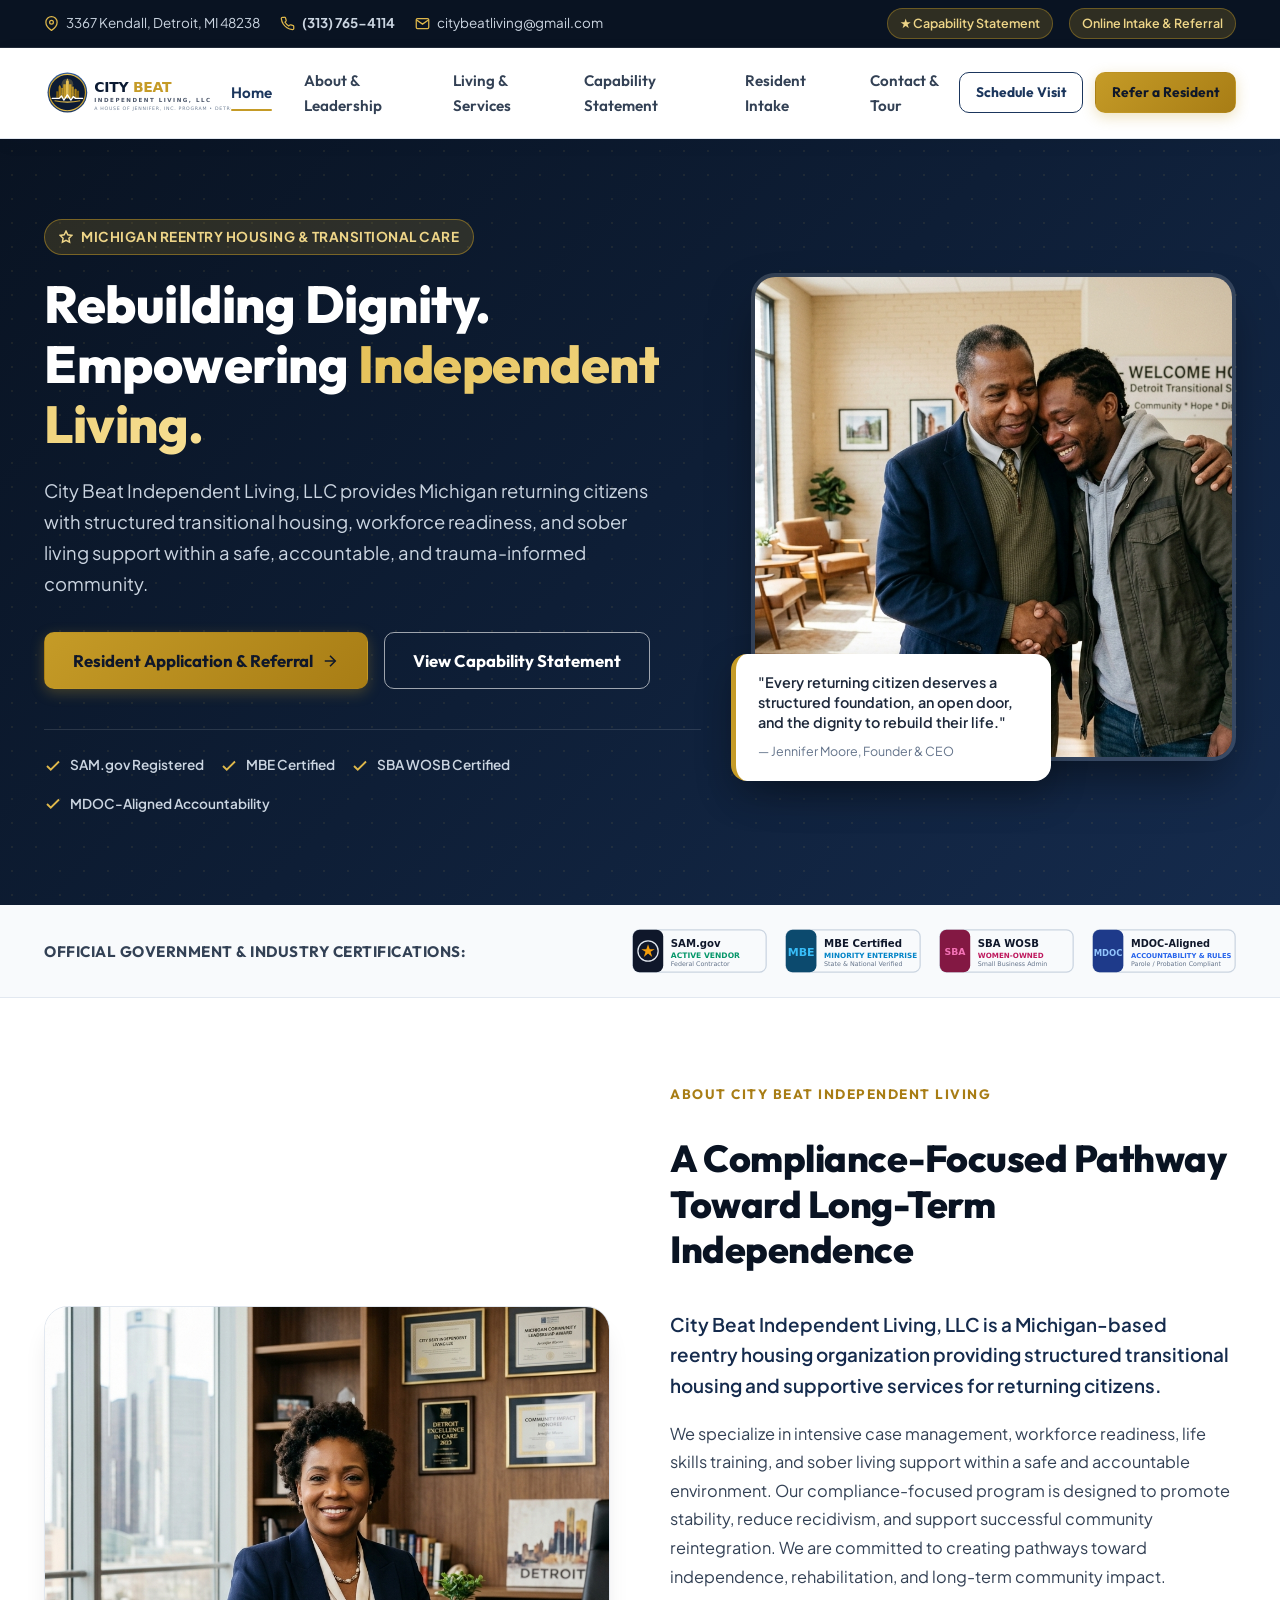
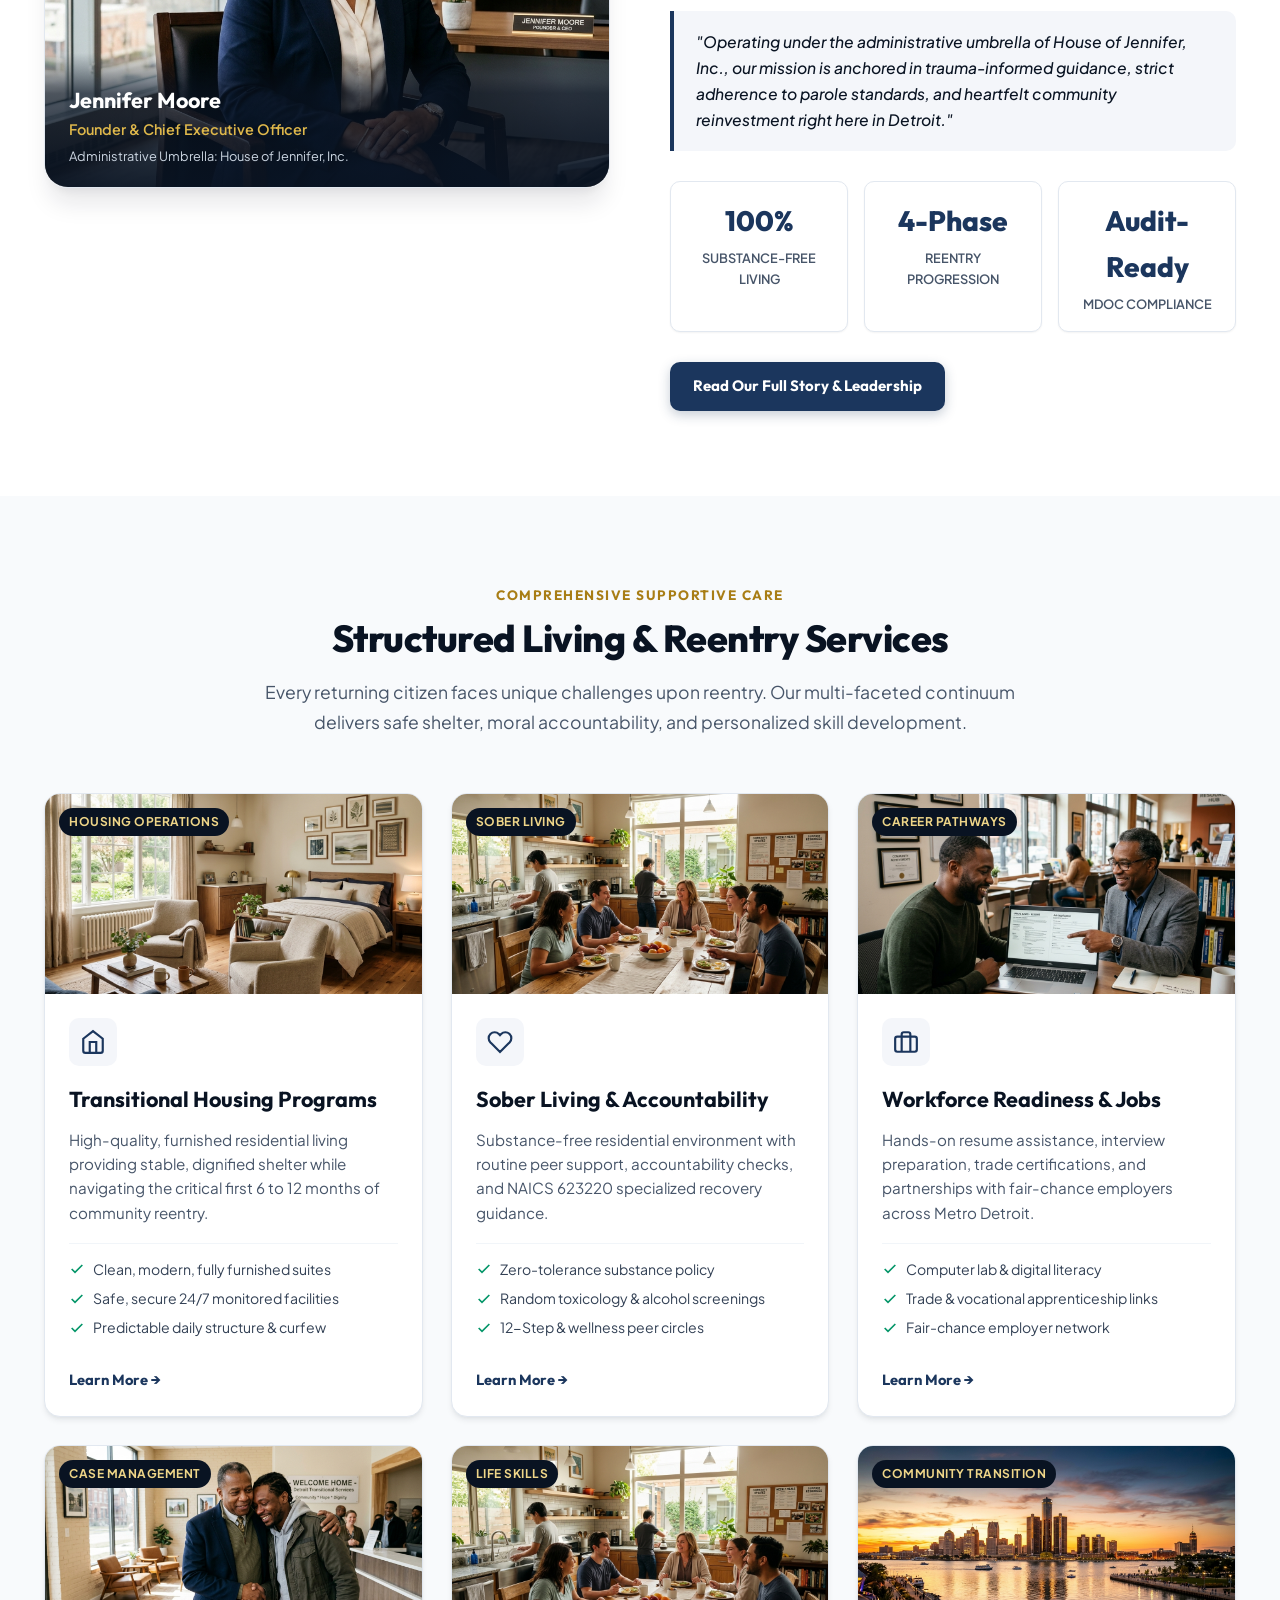
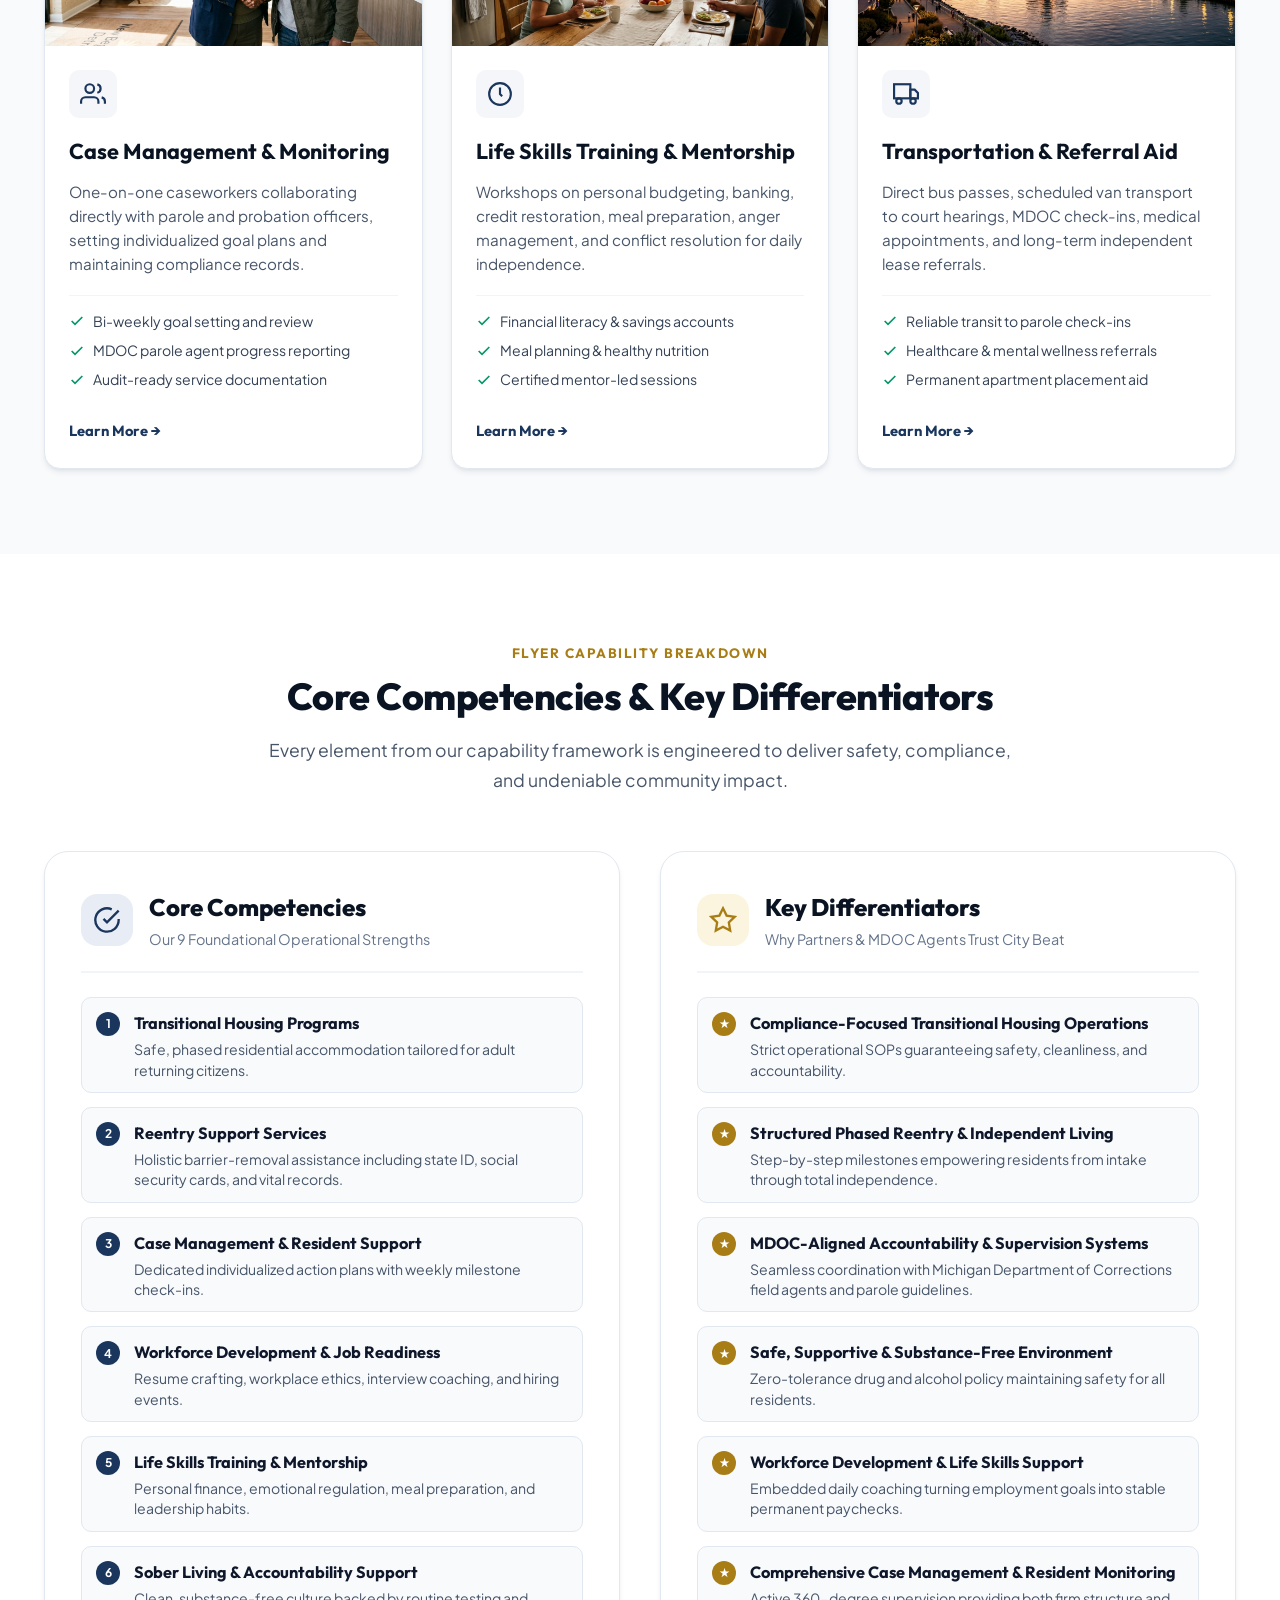
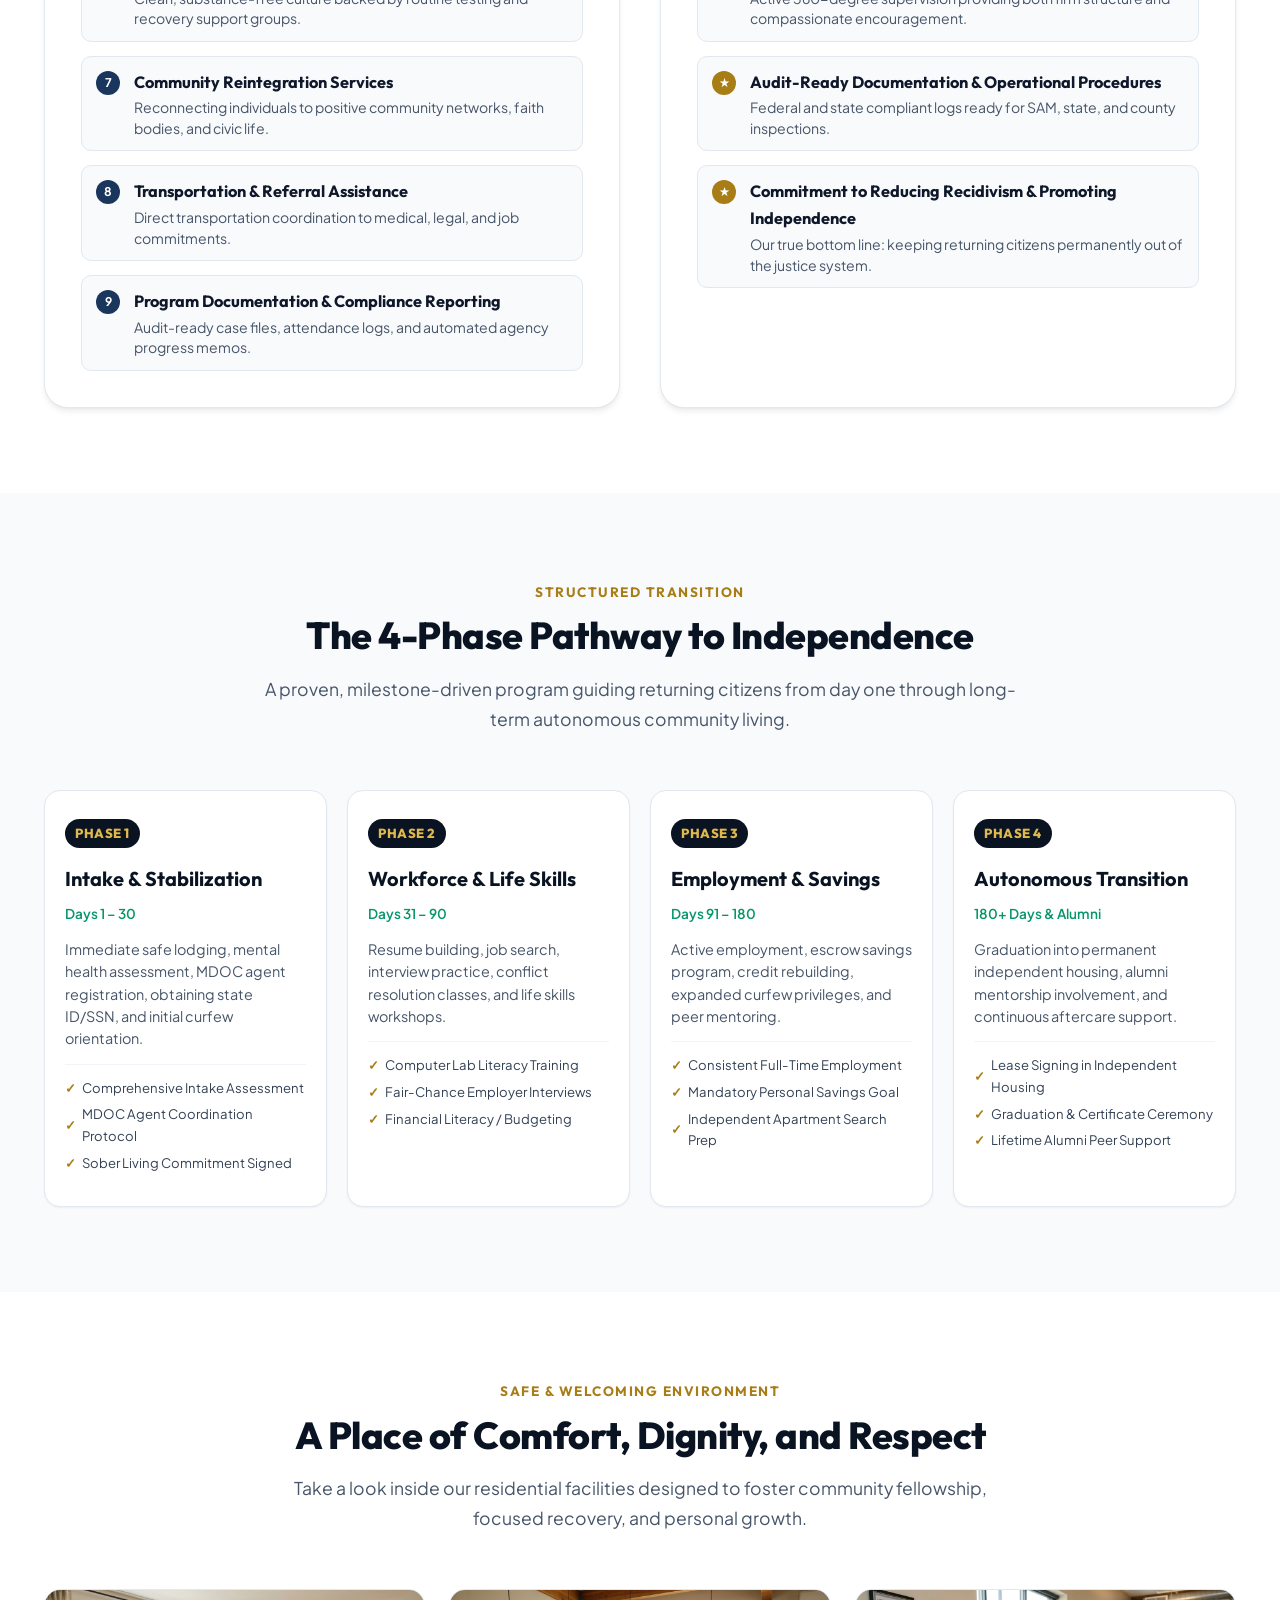
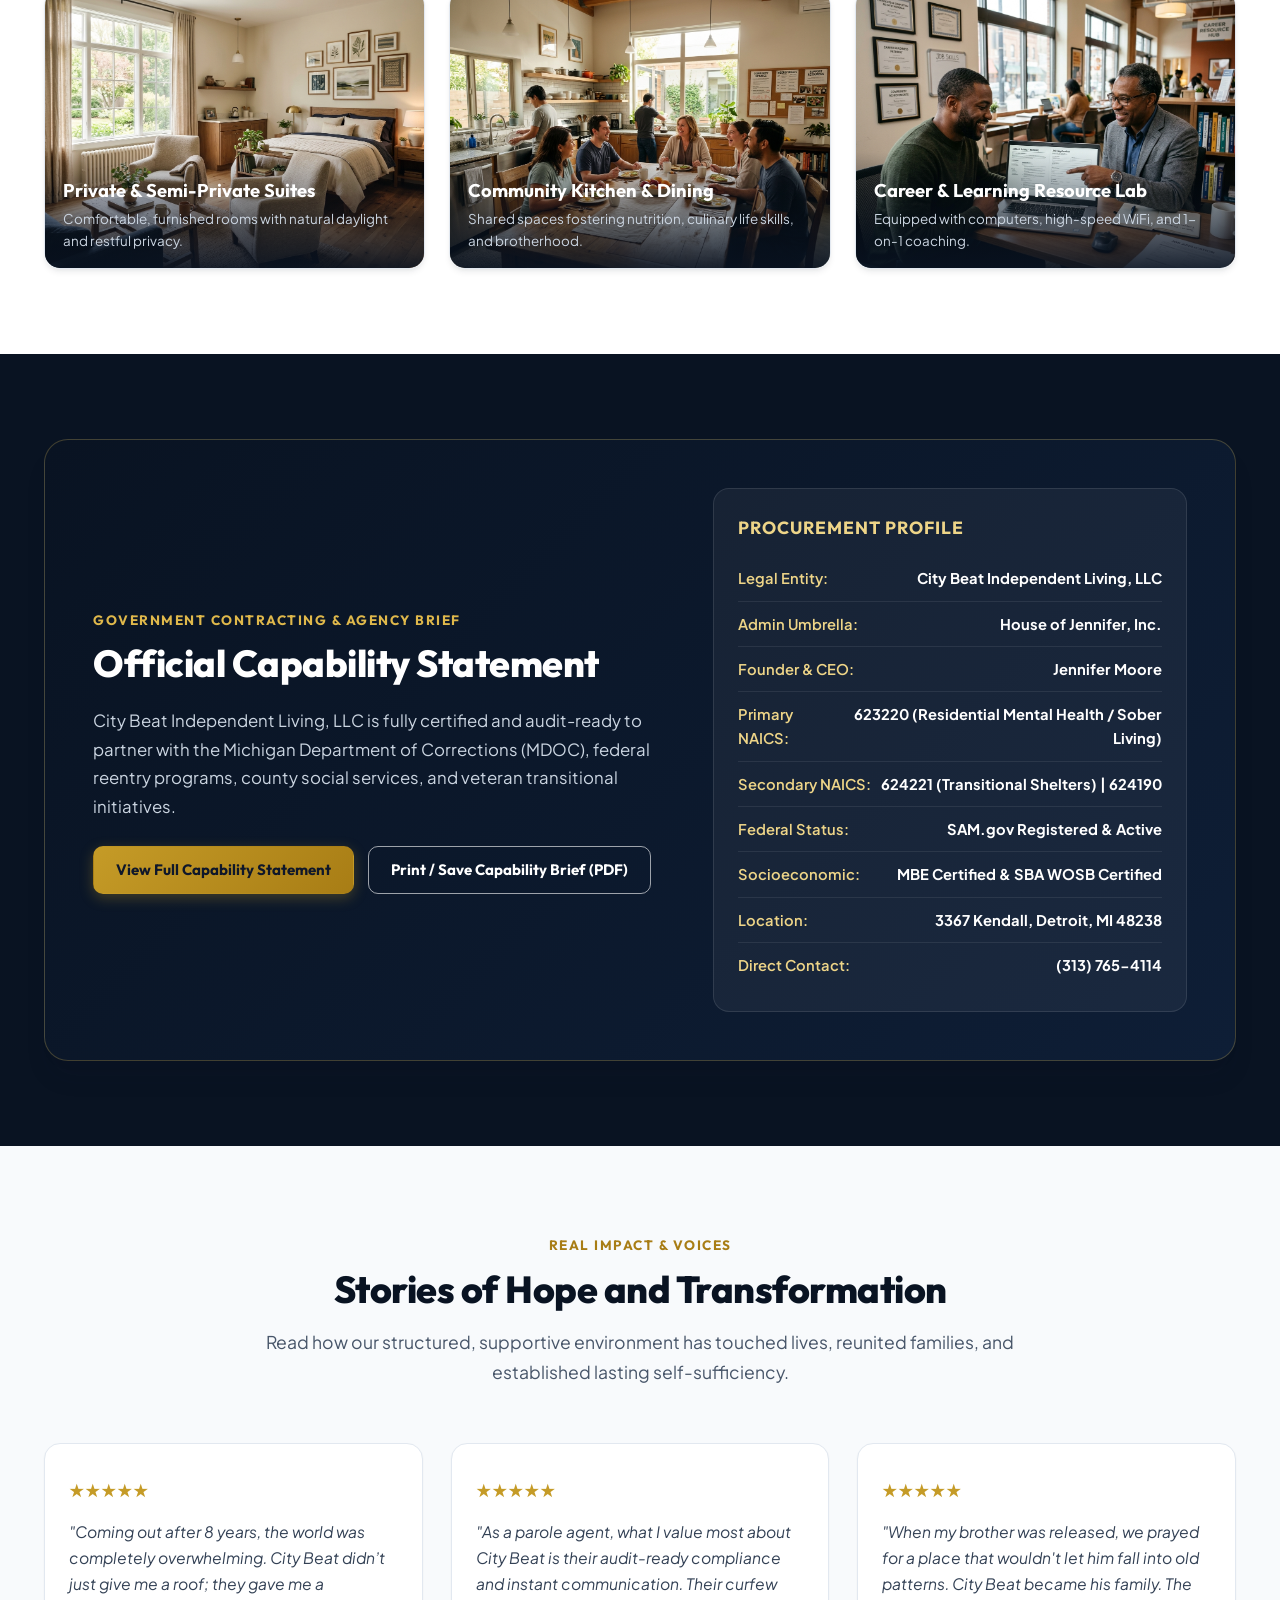
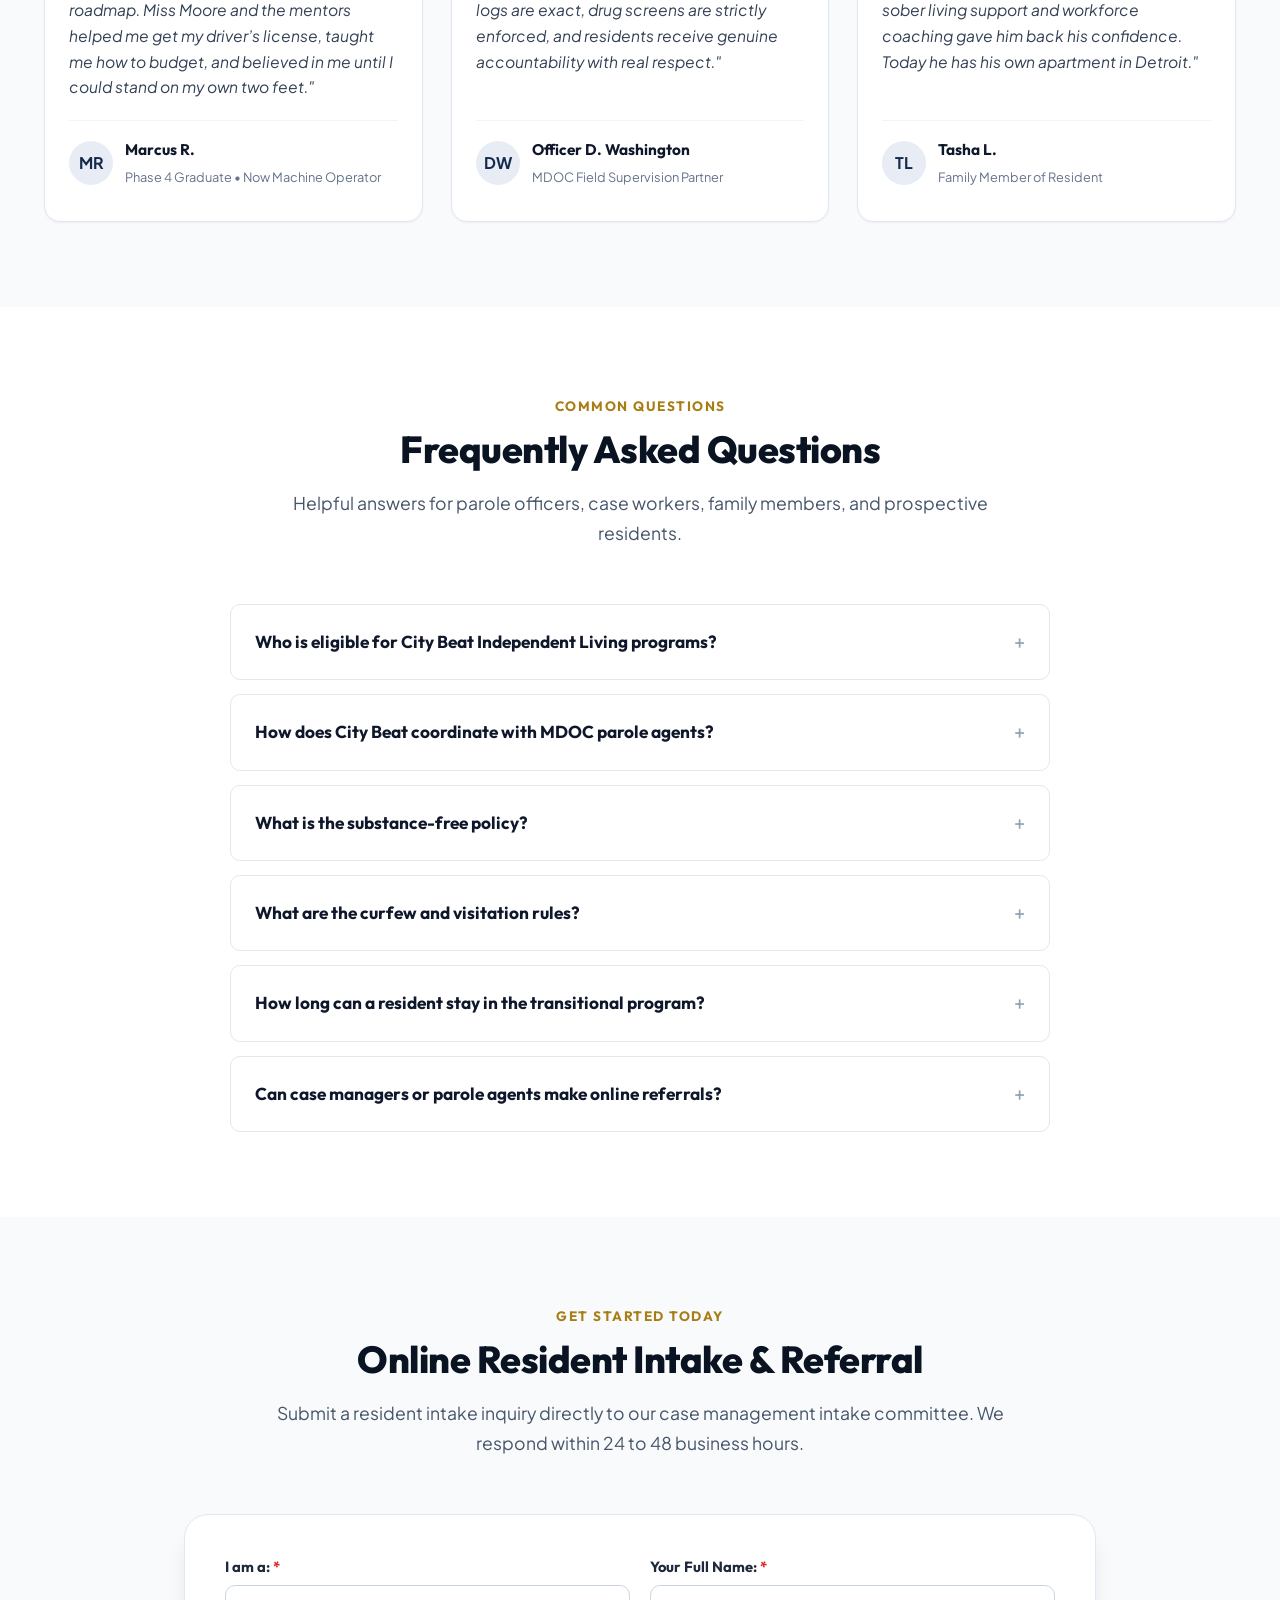
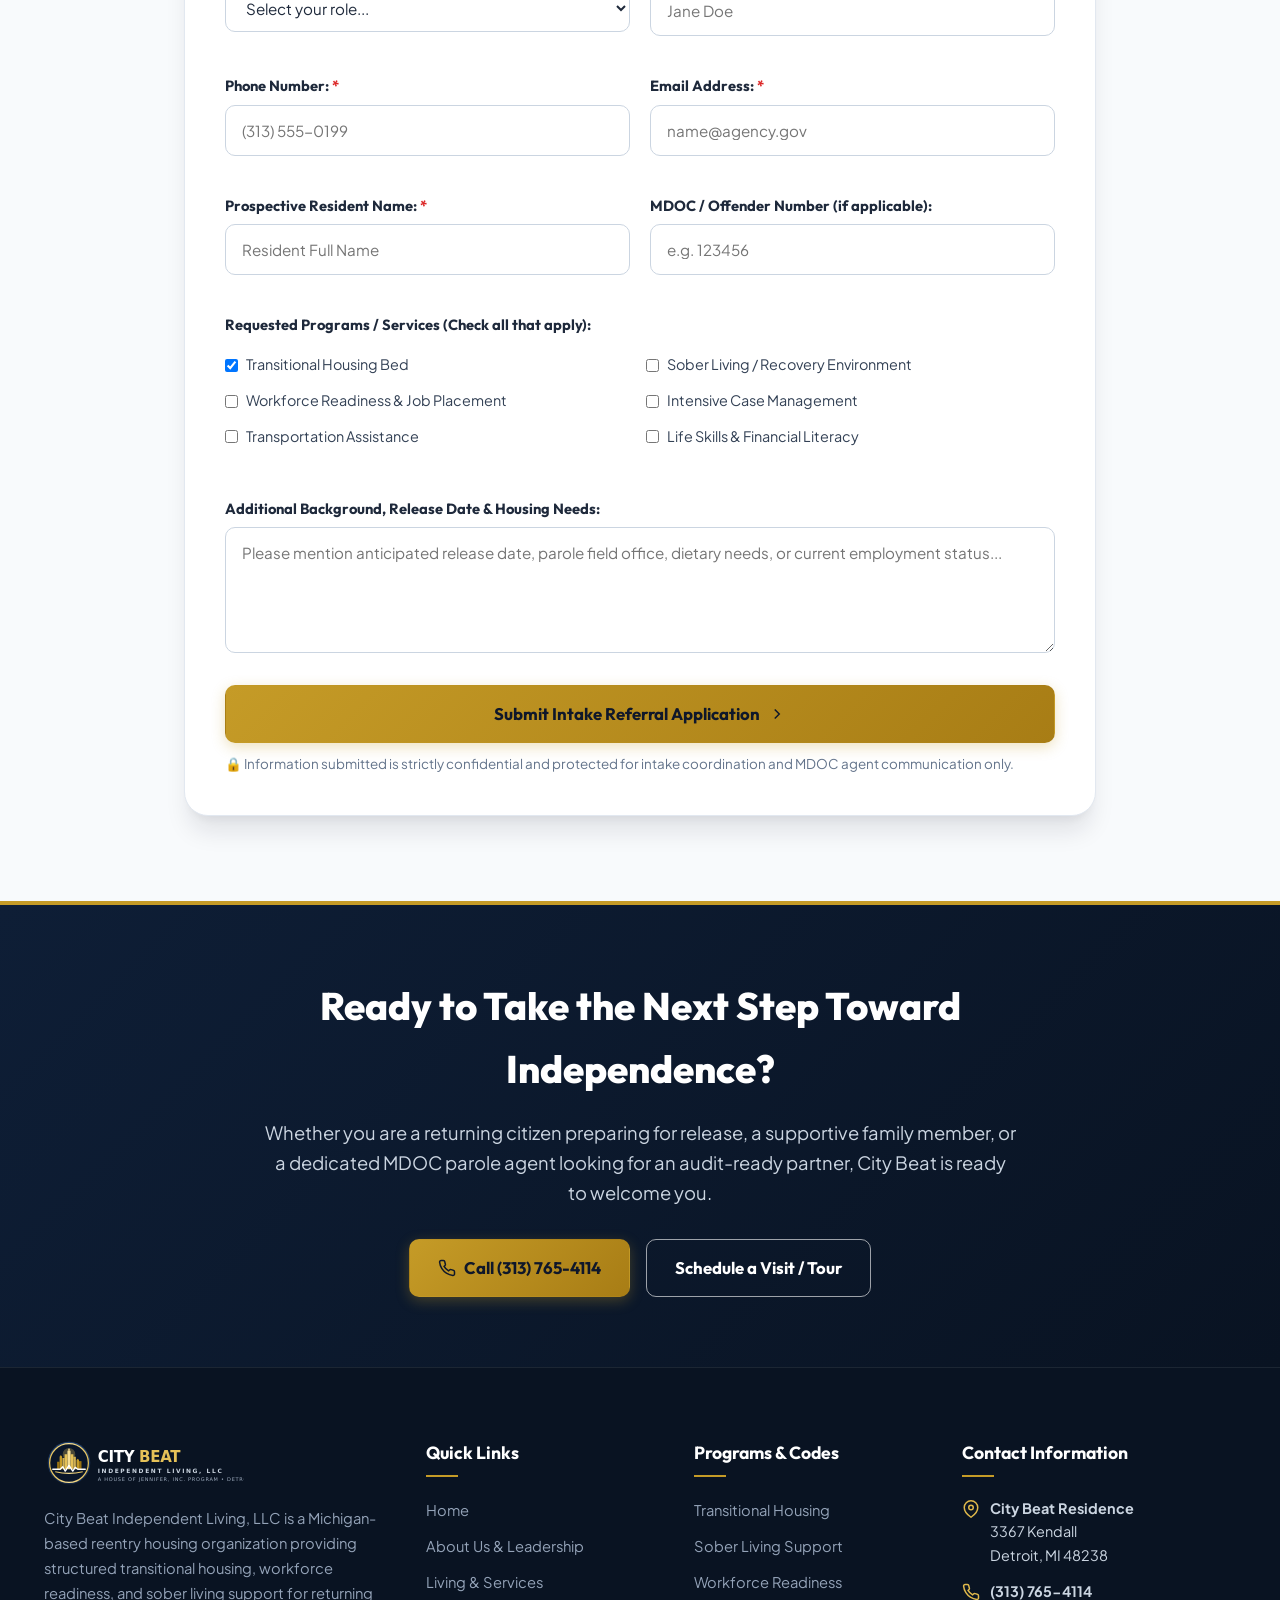
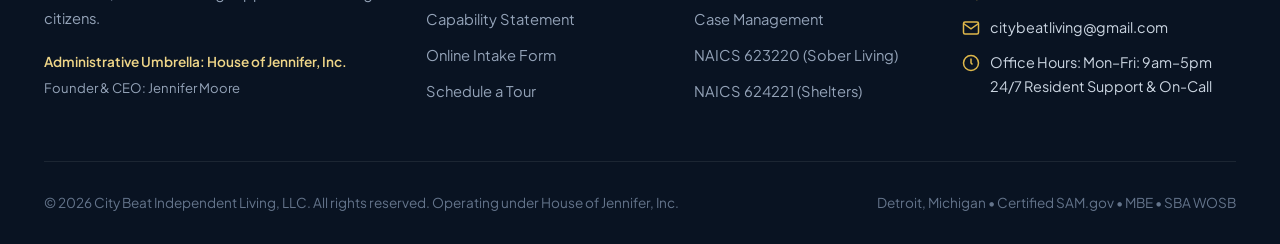
==== index.html @ b64d77c6 "Build complete website for City Beat Independent Living LLC with capability statement, programs, and" ====
<!DOCTYPE html>
<html lang="en">
<head>
  <meta charset="UTF-8">
  <meta name="viewport" content="width=device-width, initial-scale=1.0">
  <title>City Beat Independent Living, LLC | Detroit Reentry Housing &amp; Supportive Services</title>
  <meta name="description" content="City Beat Independent Living, LLC is a Michigan-based reentry housing organization providing structured transitional housing, workforce readiness, case management, and sober living support for returning citizens.">
  <meta name="keywords" content="City Beat Independent Living, transitional housing Detroit, reentry housing Michigan, MDOC housing, sober living Detroit, returning citizens support, workforce readiness, House of Jennifer Inc">
  <meta property="og:title" content="City Beat Independent Living, LLC | Empowering Returning Citizens">
  <meta property="og:description" content="Structured transitional housing, workforce readiness, and sober living support in Detroit, MI. Compliance-focused and MDOC-aligned.">
  <meta property="og:type" content="website">
  <meta property="og:image" content="assets/images/hero-welcome.jpg">
  
  <link rel="icon" type="image/svg+xml" href="assets/icons/logo.svg">
  <link rel="stylesheet" href="assets/css/style.css">
</head>
<body>

  <!-- Top Utility Bar (Lourdes & COFCCC inspired) -->
  <aside class="top-bar" aria-label="Quick contact and utility links">
    <div class="container">
      <div class="top-bar-info">
        <span class="top-bar-item">
          <svg width="15" height="15" viewBox="0 0 24 24" fill="none" stroke="currentColor" stroke-width="2" aria-hidden="true"><path d="M21 10c0 7-9 13-9 13s-9-6-9-13a9 9 0 0 1 18 0z"></path><circle cx="12" cy="10" r="3"></circle></svg>
          3367 Kendall, Detroit, MI 48238
        </span>
        <span class="top-bar-item">
          <svg width="15" height="15" viewBox="0 0 24 24" fill="none" stroke="currentColor" stroke-width="2" aria-hidden="true"><path d="M22 16.92v3a2 2 0 0 1-2.18 2 19.79 19.79 0 0 1-8.63-3.07 19.5 19.5 0 0 1-6-6 19.79 19.79 0 0 1-3.07-8.67A2 2 0 0 1 4.11 2h3a2 2 0 0 1 2 1.72 12.84 12.84 0 0 0 .7 2.81 2 2 0 0 1-.45 2.11L8.09 9.91a16 16 0 0 0 6 6l1.27-1.27a2 2 0 0 1 2.11-.45 12.84 12.84 0 0 0 2.81.7A2 2 0 0 1 22 16.92z"></path></svg>
          <a href="tel:3137654114"><strong>(313) 765-4114</strong></a>
        </span>
        <span class="top-bar-item">
          <svg width="15" height="15" viewBox="0 0 24 24" fill="none" stroke="currentColor" stroke-width="2" aria-hidden="true"><path d="M4 4h16c1.1 0 2 .9 2 2v12c0 1.1-.9 2-2 2H4c-1.1 0-2-.9-2-2V6c0-1.1.9-2 2-2z"></path><polyline points="22,6 12,13 2,6"></polyline></svg>
          <a href="mailto:citybeatliving@gmail.com">citybeatliving@gmail.com</a>
        </span>
      </div>
      <div class="top-bar-actions">
        <a href="pages/capability-statement.html" class="top-pill-btn">
          <span>★ Capability Statement</span>
        </a>
        <a href="pages/resident-application.html" class="top-pill-btn">
          <span>Online Intake &amp; Referral</span>
        </a>
      </div>
    </div>
  </aside>

  <!-- Site Navigation Header -->
  <header class="site-header">
    <div class="container nav-container">
      <a href="index.html" class="nav-brand" aria-label="City Beat Independent Living Home">
        <img src="assets/icons/logo.svg" alt="City Beat Independent Living, LLC Logo" class="brand-logo-img">
      </a>

      <nav class="nav-menu" id="navMenu" aria-label="Main Navigation">
        <a href="index.html" class="nav-link active">Home</a>
        <a href="pages/about.html" class="nav-link">About &amp; Leadership</a>
        <a href="pages/programs.html" class="nav-link">Living &amp; Services</a>
        <a href="pages/capability-statement.html" class="nav-link">Capability Statement</a>
        <a href="pages/resident-application.html" class="nav-link">Resident Intake</a>
        <a href="pages/contact.html" class="nav-link">Contact &amp; Tour</a>
      </nav>

      <div class="nav-cta-group">
        <a href="pages/contact.html" class="btn btn-outline btn-sm">Schedule Visit</a>
        <a href="pages/resident-application.html" class="btn btn-gold btn-sm">Refer a Resident</a>
      </div>

      <button class="mobile-toggle" id="mobileToggle" aria-label="Toggle navigation menu" aria-expanded="false">
        <svg width="28" height="28" viewBox="0 0 24 24" fill="none" stroke="currentColor" stroke-width="2"><line x1="3" y1="12" x2="21" y2="12"></line><line x1="3" y1="6" x2="21" y2="6"></line><line x1="3" y1="18" x2="21" y2="18"></line></svg>
      </button>
    </div>
  </header>

  <main id="main-content">
    
    <!-- Hero Section -->
    <section class="hero-section" aria-labelledby="hero-heading">
      <div class="hero-backdrop-pattern"></div>
      <div class="container hero-grid">
        <div class="hero-content">
          <div class="hero-pill">
            <svg width="14" height="14" viewBox="0 0 24 24" fill="none" stroke="currentColor" stroke-width="2.5"><polygon points="12 2 15.09 8.26 22 9.27 17 14.14 18.18 21.02 12 17.77 5.82 21.02 7 14.14 2 9.27 8.91 8.26 12 2"></polygon></svg>
            Michigan Reentry Housing &amp; Transitional Care
          </div>
          <h1 id="hero-heading" class="hero-title">
            Rebuilding Dignity. <br>
            Empowering <span class="gold-text">Independent Living.</span>
          </h1>
          <p class="hero-description">
            City Beat Independent Living, LLC provides Michigan returning citizens with structured transitional housing, workforce readiness, and sober living support within a safe, accountable, and trauma-informed community.
          </p>
          <div class="hero-cta-group">
            <a href="pages/resident-application.html" class="btn btn-gold btn-lg">
              <span>Resident Application &amp; Referral</span>
              <svg width="18" height="18" viewBox="0 0 24 24" fill="none" stroke="currentColor" stroke-width="2"><line x1="5" y1="12" x2="19" y2="12"></line><polyline points="12 5 19 12 12 19"></polyline></svg>
            </a>
            <a href="pages/capability-statement.html" class="btn btn-outline-white btn-lg">
              <span>View Capability Statement</span>
            </a>
          </div>

          <div class="hero-badges-row">
            <div class="hero-badge-item">
              <svg width="18" height="18" viewBox="0 0 24 24" fill="none" stroke="currentColor" stroke-width="2.5"><polyline points="20 6 9 17 4 12"></polyline></svg>
              <span>SAM.gov Registered</span>
            </div>
            <div class="hero-badge-item">
              <svg width="18" height="18" viewBox="0 0 24 24" fill="none" stroke="currentColor" stroke-width="2.5"><polyline points="20 6 9 17 4 12"></polyline></svg>
              <span>MBE Certified</span>
            </div>
            <div class="hero-badge-item">
              <svg width="18" height="18" viewBox="0 0 24 24" fill="none" stroke="currentColor" stroke-width="2.5"><polyline points="20 6 9 17 4 12"></polyline></svg>
              <span>SBA WOSB Certified</span>
            </div>
            <div class="hero-badge-item">
              <svg width="18" height="18" viewBox="0 0 24 24" fill="none" stroke="currentColor" stroke-width="2.5"><polyline points="20 6 9 17 4 12"></polyline></svg>
              <span>MDOC-Aligned Accountability</span>
            </div>
          </div>
        </div>

        <div class="hero-media-wrapper">
          <div class="hero-image-card">
            <img src="assets/images/hero-welcome.jpg" alt="Compassionate community leader embracing a returning citizen in Detroit transitional housing residence">
          </div>
          <div class="hero-floating-quote">
            <p>"Every returning citizen deserves a structured foundation, an open door, and the dignity to rebuild their life."</p>
            <span>— Jennifer Moore, Founder &amp; CEO</span>
          </div>
        </div>
      </div>
    </section>

    <!-- Trust & Procurement Accreditation Banner -->
    <section class="trust-banner" aria-label="Official Certifications and Designations">
      <div class="container trust-banner-content">
        <div class="trust-label">
          Official Government &amp; Industry Certifications:
        </div>
        <div class="trust-badges-grid">
          <a href="pages/capability-statement.html" class="cert-badge-link" title="SAM.gov Federal Active Registration">
            <img src="assets/icons/badge-sam.svg" alt="SAM.gov Active Vendor Certified">
          </a>
          <a href="pages/capability-statement.html" class="cert-badge-link" title="Minority Business Enterprise Certified">
            <img src="assets/icons/badge-mbe.svg" alt="MBE Certified Minority Business Enterprise">
          </a>
          <a href="pages/capability-statement.html" class="cert-badge-link" title="SBA Women-Owned Small Business">
            <img src="assets/icons/badge-wosb.svg" alt="SBA WOSB Certified Women-Owned Small Business">
          </a>
          <a href="pages/capability-statement.html" class="cert-badge-link" title="MDOC-Aligned Accountability and Supervision Systems">
            <img src="assets/icons/badge-mdoc.svg" alt="MDOC-Aligned Accountability Systems">
          </a>
        </div>
      </div>
    </section>

    <!-- About & Founder Spotlight -->
    <section class="section" id="about">
      <div class="container about-grid">
        <div class="about-image-column">
          <div class="about-founder-card">
            <img src="assets/images/founder-jennifer-moore.jpg" alt="Jennifer Moore, Founder and CEO of City Beat Independent Living LLC">
            <div class="founder-info-bar">
              <div class="founder-name">Jennifer Moore</div>
              <div class="founder-role">Founder &amp; Chief Executive Officer</div>
              <div class="founder-umbrella">Administrative Umbrella: House of Jennifer, Inc.</div>
            </div>
          </div>
        </div>

        <div class="about-content-column">
          <span class="section-tag">About City Beat Independent Living</span>
          <h2 class="section-title">A Compliance-Focused Pathway Toward Long-Term Independence</h2>
          <p class="about-lead">
            City Beat Independent Living, LLC is a Michigan-based reentry housing organization providing structured transitional housing and supportive services for returning citizens.
          </p>
          <p class="about-text">
            We specialize in intensive case management, workforce readiness, life skills training, and sober living support within a safe and accountable environment. Our compliance-focused program is designed to promote stability, reduce recidivism, and support successful community reintegration. We are committed to creating pathways toward independence, rehabilitation, and long-term community impact.
          </p>
          <div class="about-quote-box">
            "Operating under the administrative umbrella of House of Jennifer, Inc., our mission is anchored in trauma-informed guidance, strict adherence to parole standards, and heartfelt community reinvestment right here in Detroit."
          </div>
          
          <div class="about-stats-grid">
            <div class="stat-card">
              <div class="stat-number">100%</div>
              <div class="stat-label">Substance-Free Living</div>
            </div>
            <div class="stat-card">
              <div class="stat-number">4-Phase</div>
              <div class="stat-label">Reentry Progression</div>
            </div>
            <div class="stat-card">
              <div class="stat-number">Audit-Ready</div>
              <div class="stat-label">MDOC Compliance</div>
            </div>
          </div>

          <div style="margin-top: 10px;">
            <a href="pages/about.html" class="btn btn-primary">
              Read Our Full Story &amp; Leadership
            </a>
          </div>
        </div>
      </div>
    </section>

    <!-- Living Options & Core Programs (Modelled after Lourdes & COFCCC) -->
    <section class="section section-alt" id="programs">
      <div class="container">
        <div class="section-header">
          <span class="section-tag">Comprehensive Supportive Care</span>
          <h2 class="section-title">Structured Living &amp; Reentry Services</h2>
          <p class="section-subtitle">
            Every returning citizen faces unique challenges upon reentry. Our multi-faceted continuum delivers safe shelter, moral accountability, and personalized skill development.
          </p>
        </div>

        <div class="services-grid">
          <!-- Card 1 -->
          <article class="service-card">
            <div class="service-card-media">
              <img src="assets/images/facility-living-suite.jpg" alt="Transitional housing residential room at City Beat Detroit">
              <span class="service-category-tag">Housing Operations</span>
            </div>
            <div class="service-card-body">
              <div class="service-icon-wrap">
                <svg viewBox="0 0 24 24" fill="none" stroke="currentColor" stroke-width="2"><path d="M3 9l9-7 9 7v11a2 2 0 0 1-2 2H5a2 2 0 0 1-2-2z"></path><polyline points="9 22 9 12 15 12 15 22"></polyline></svg>
              </div>
              <h3 class="service-title">Transitional Housing Programs</h3>
              <p class="service-desc">
                High-quality, furnished residential living providing stable, dignified shelter while navigating the critical first 6 to 12 months of community reentry.
              </p>
              <ul class="service-highlights">
                <li><svg viewBox="0 0 24 24" fill="none" stroke="currentColor" stroke-width="2.5"><polyline points="20 6 9 17 4 12"></polyline></svg> Clean, modern, fully furnished suites</li>
                <li><svg viewBox="0 0 24 24" fill="none" stroke="currentColor" stroke-width="2.5"><polyline points="20 6 9 17 4 12"></polyline></svg> Safe, secure 24/7 monitored facilities</li>
                <li><svg viewBox="0 0 24 24" fill="none" stroke="currentColor" stroke-width="2.5"><polyline points="20 6 9 17 4 12"></polyline></svg> Predictable daily structure &amp; curfew</li>
              </ul>
              <div class="service-card-footer">
                <a href="pages/programs.html#transitional" class="service-link">Learn More &rarr;</a>
              </div>
            </div>
          </article>

          <!-- Card 2 -->
          <article class="service-card">
            <div class="service-card-media">
              <img src="assets/images/facility-dining.jpg" alt="Supportive sober living fellowship and dining at City Beat">
              <span class="service-category-tag">Sober Living</span>
            </div>
            <div class="service-card-body">
              <div class="service-icon-wrap">
                <svg viewBox="0 0 24 24" fill="none" stroke="currentColor" stroke-width="2"><path d="M20.84 4.61a5.5 5.5 0 0 0-7.78 0L12 5.67l-1.06-1.06a5.5 5.5 0 0 0-7.78 7.78l1.06 1.06L12 21.23l7.78-7.78 1.06-1.06a5.5 5.5 0 0 0 0-7.78z"></path></svg>
              </div>
              <h3 class="service-title">Sober Living &amp; Accountability</h3>
              <p class="service-desc">
                Substance-free residential environment with routine peer support, accountability checks, and NAICS 623220 specialized recovery guidance.
              </p>
              <ul class="service-highlights">
                <li><svg viewBox="0 0 24 24" fill="none" stroke="currentColor" stroke-width="2.5"><polyline points="20 6 9 17 4 12"></polyline></svg> Zero-tolerance substance policy</li>
                <li><svg viewBox="0 0 24 24" fill="none" stroke="currentColor" stroke-width="2.5"><polyline points="20 6 9 17 4 12"></polyline></svg> Random toxicology &amp; alcohol screenings</li>
                <li><svg viewBox="0 0 24 24" fill="none" stroke="currentColor" stroke-width="2.5"><polyline points="20 6 9 17 4 12"></polyline></svg> 12-Step &amp; wellness peer circles</li>
              </ul>
              <div class="service-card-footer">
                <a href="pages/programs.html#sober" class="service-link">Learn More &rarr;</a>
              </div>
            </div>
          </article>

          <!-- Card 3 -->
          <article class="service-card">
            <div class="service-card-media">
              <img src="assets/images/workforce-mentorship.jpg" alt="Workforce readiness and resume building session at City Beat">
              <span class="service-category-tag">Career Pathways</span>
            </div>
            <div class="service-card-body">
              <div class="service-icon-wrap">
                <svg viewBox="0 0 24 24" fill="none" stroke="currentColor" stroke-width="2"><rect x="2" y="7" width="20" height="14" rx="2" ry="2"></rect><path d="M16 21V5a2 2 0 0 0-2-2h-4a2 2 0 0 0-2 2v16"></path></svg>
              </div>
              <h3 class="service-title">Workforce Readiness &amp; Jobs</h3>
              <p class="service-desc">
                Hands-on resume assistance, interview preparation, trade certifications, and partnerships with fair-chance employers across Metro Detroit.
              </p>
              <ul class="service-highlights">
                <li><svg viewBox="0 0 24 24" fill="none" stroke="currentColor" stroke-width="2.5"><polyline points="20 6 9 17 4 12"></polyline></svg> Computer lab &amp; digital literacy</li>
                <li><svg viewBox="0 0 24 24" fill="none" stroke="currentColor" stroke-width="2.5"><polyline points="20 6 9 17 4 12"></polyline></svg> Trade &amp; vocational apprenticeship links</li>
                <li><svg viewBox="0 0 24 24" fill="none" stroke="currentColor" stroke-width="2.5"><polyline points="20 6 9 17 4 12"></polyline></svg> Fair-chance employer network</li>
              </ul>
              <div class="service-card-footer">
                <a href="pages/programs.html#workforce" class="service-link">Learn More &rarr;</a>
              </div>
            </div>
          </article>

          <!-- Card 4 -->
          <article class="service-card">
            <div class="service-card-media">
              <img src="assets/images/hero-welcome.jpg" alt="Dedicated case management and resident monitoring">
              <span class="service-category-tag">Case Management</span>
            </div>
            <div class="service-card-body">
              <div class="service-icon-wrap">
                <svg viewBox="0 0 24 24" fill="none" stroke="currentColor" stroke-width="2"><path d="M17 21v-2a4 4 0 0 0-4-4H5a4 4 0 0 0-4 4v2"></path><circle cx="9" cy="7" r="4"></circle><path d="M23 21v-2a4 4 0 0 0-3-3.87"></path><path d="M16 3.13a4 4 0 0 1 0 7.75"></path></svg>
              </div>
              <h3 class="service-title">Case Management &amp; Monitoring</h3>
              <p class="service-desc">
                One-on-one caseworkers collaborating directly with parole and probation officers, setting individualized goal plans and maintaining compliance records.
              </p>
              <ul class="service-highlights">
                <li><svg viewBox="0 0 24 24" fill="none" stroke="currentColor" stroke-width="2.5"><polyline points="20 6 9 17 4 12"></polyline></svg> Bi-weekly goal setting and review</li>
                <li><svg viewBox="0 0 24 24" fill="none" stroke="currentColor" stroke-width="2.5"><polyline points="20 6 9 17 4 12"></polyline></svg> MDOC parole agent progress reporting</li>
                <li><svg viewBox="0 0 24 24" fill="none" stroke="currentColor" stroke-width="2.5"><polyline points="20 6 9 17 4 12"></polyline></svg> Audit-ready service documentation</li>
              </ul>
              <div class="service-card-footer">
                <a href="pages/programs.html#casemanagement" class="service-link">Learn More &rarr;</a>
              </div>
            </div>
          </article>

          <!-- Card 5 -->
          <article class="service-card">
            <div class="service-card-media">
              <img src="assets/images/facility-dining.jpg" alt="Life skills training and mentorship program">
              <span class="service-category-tag">Life Skills</span>
            </div>
            <div class="service-card-body">
              <div class="service-icon-wrap">
                <svg viewBox="0 0 24 24" fill="none" stroke="currentColor" stroke-width="2"><circle cx="12" cy="12" r="10"></circle><polyline points="12 6 12 12 14 14"></polyline></svg>
              </div>
              <h3 class="service-title">Life Skills Training &amp; Mentorship</h3>
              <p class="service-desc">
                Workshops on personal budgeting, banking, credit restoration, meal preparation, anger management, and conflict resolution for daily independence.
              </p>
              <ul class="service-highlights">
                <li><svg viewBox="0 0 24 24" fill="none" stroke="currentColor" stroke-width="2.5"><polyline points="20 6 9 17 4 12"></polyline></svg> Financial literacy &amp; savings accounts</li>
                <li><svg viewBox="0 0 24 24" fill="none" stroke="currentColor" stroke-width="2.5"><polyline points="20 6 9 17 4 12"></polyline></svg> Meal planning &amp; healthy nutrition</li>
                <li><svg viewBox="0 0 24 24" fill="none" stroke="currentColor" stroke-width="2.5"><polyline points="20 6 9 17 4 12"></polyline></svg> Certified mentor-led sessions</li>
              </ul>
              <div class="service-card-footer">
                <a href="pages/programs.html#lifeskills" class="service-link">Learn More &rarr;</a>
              </div>
            </div>
          </article>

          <!-- Card 6 -->
          <article class="service-card">
            <div class="service-card-media">
              <img src="assets/images/detroit-skyline.jpg" alt="Community reintegration and transportation assistance Detroit">
              <span class="service-category-tag">Community Transition</span>
            </div>
            <div class="service-card-body">
              <div class="service-icon-wrap">
                <svg viewBox="0 0 24 24" fill="none" stroke="currentColor" stroke-width="2"><rect x="1" y="3" width="15" height="13"></rect><polygon points="16 8 20 8 23 11 23 16 16 16 16 8"></polygon><circle cx="5.5" cy="18.5" r="2.5"></circle><circle cx="18.5" cy="18.5" r="2.5"></circle></svg>
              </div>
              <h3 class="service-title">Transportation &amp; Referral Aid</h3>
              <p class="service-desc">
                Direct bus passes, scheduled van transport to court hearings, MDOC check-ins, medical appointments, and long-term independent lease referrals.
              </p>
              <ul class="service-highlights">
                <li><svg viewBox="0 0 24 24" fill="none" stroke="currentColor" stroke-width="2.5"><polyline points="20 6 9 17 4 12"></polyline></svg> Reliable transit to parole check-ins</li>
                <li><svg viewBox="0 0 24 24" fill="none" stroke="currentColor" stroke-width="2.5"><polyline points="20 6 9 17 4 12"></polyline></svg> Healthcare &amp; mental wellness referrals</li>
                <li><svg viewBox="0 0 24 24" fill="none" stroke="currentColor" stroke-width="2.5"><polyline points="20 6 9 17 4 12"></polyline></svg> Permanent apartment placement aid</li>
              </ul>
              <div class="service-card-footer">
                <a href="pages/programs.html#transportation" class="service-link">Learn More &rarr;</a>
              </div>
            </div>
          </article>
        </div>
      </div>
    </section>

    <!-- Core Competencies & Key Differentiators Matrix (Direct from Flyer) -->
    <section class="section" id="matrix">
      <div class="container">
        <div class="section-header">
          <span class="section-tag">Flyer Capability Breakdown</span>
          <h2 class="section-title">Core Competencies &amp; Key Differentiators</h2>
          <p class="section-subtitle">
            Every element from our capability framework is engineered to deliver safety, compliance, and undeniable community impact.
          </p>
        </div>

        <div class="matrix-container">
          <!-- Column 1: Core Competencies -->
          <div class="matrix-column">
            <div class="matrix-header">
              <div class="matrix-header-icon blue">
                <svg width="28" height="28" viewBox="0 0 24 24" fill="none" stroke="currentColor" stroke-width="2"><path d="M22 11.08V12a10 10 0 1 1-5.93-9.14"></path><polyline points="22 4 12 14.01 9 11.01"></polyline></svg>
              </div>
              <div>
                <h3 class="matrix-title">Core Competencies</h3>
                <p class="matrix-subtitle">Our 9 Foundational Operational Strengths</p>
              </div>
            </div>

            <div class="competency-list">
              <div class="competency-item">
                <span class="competency-bullet">1</span>
                <div class="competency-content">
                  <h4>Transitional Housing Programs</h4>
                  <p>Safe, phased residential accommodation tailored for adult returning citizens.</p>
                </div>
              </div>

              <div class="competency-item">
                <span class="competency-bullet">2</span>
                <div class="competency-content">
                  <h4>Reentry Support Services</h4>
                  <p>Holistic barrier-removal assistance including state ID, social security cards, and vital records.</p>
                </div>
              </div>

              <div class="competency-item">
                <span class="competency-bullet">3</span>
                <div class="competency-content">
                  <h4>Case Management &amp; Resident Support</h4>
                  <p>Dedicated individualized action plans with weekly milestone check-ins.</p>
                </div>
              </div>

              <div class="competency-item">
                <span class="competency-bullet">4</span>
                <div class="competency-content">
                  <h4>Workforce Development &amp; Job Readiness</h4>
                  <p>Resume crafting, workplace ethics, interview coaching, and hiring events.</p>
                </div>
              </div>

              <div class="competency-item">
                <span class="competency-bullet">5</span>
                <div class="competency-content">
                  <h4>Life Skills Training &amp; Mentorship</h4>
                  <p>Personal finance, emotional regulation, meal preparation, and leadership habits.</p>
                </div>
              </div>

              <div class="competency-item">
                <span class="competency-bullet">6</span>
                <div class="competency-content">
                  <h4>Sober Living &amp; Accountability Support</h4>
                  <p>Clean, substance-free culture backed by routine testing and recovery support groups.</p>
                </div>
              </div>

              <div class="competency-item">
                <span class="competency-bullet">7</span>
                <div class="competency-content">
                  <h4>Community Reintegration Services</h4>
                  <p>Reconnecting individuals to positive community networks, faith bodies, and civic life.</p>
                </div>
              </div>

              <div class="competency-item">
                <span class="competency-bullet">8</span>
                <div class="competency-content">
                  <h4>Transportation &amp; Referral Assistance</h4>
                  <p>Direct transportation coordination to medical, legal, and job commitments.</p>
                </div>
              </div>

              <div class="competency-item">
                <span class="competency-bullet">9</span>
                <div class="competency-content">
                  <h4>Program Documentation &amp; Compliance Reporting</h4>
                  <p>Audit-ready case files, attendance logs, and automated agency progress memos.</p>
                </div>
              </div>
            </div>
          </div>

          <!-- Column 2: Key Differentiators -->
          <div class="matrix-column">
            <div class="matrix-header">
              <div class="matrix-header-icon gold">
                <svg width="28" height="28" viewBox="0 0 24 24" fill="none" stroke="currentColor" stroke-width="2"><polygon points="12 2 15.09 8.26 22 9.27 17 14.14 18.18 21.02 12 17.77 5.82 21.02 7 14.14 2 9.27 8.91 8.26 12 2"></polygon></svg>
              </div>
              <div>
                <h3 class="matrix-title">Key Differentiators</h3>
                <p class="matrix-subtitle">Why Partners &amp; MDOC Agents Trust City Beat</p>
              </div>
            </div>

            <div class="competency-list">
              <div class="competency-item differentiator">
                <span class="competency-bullet">★</span>
                <div class="competency-content">
                  <h4>Compliance-Focused Transitional Housing Operations</h4>
                  <p>Strict operational SOPs guaranteeing safety, cleanliness, and accountability.</p>
                </div>
              </div>

              <div class="competency-item differentiator">
                <span class="competency-bullet">★</span>
                <div class="competency-content">
                  <h4>Structured Phased Reentry &amp; Independent Living</h4>
                  <p>Step-by-step milestones empowering residents from intake through total independence.</p>
                </div>
              </div>

              <div class="competency-item differentiator">
                <span class="competency-bullet">★</span>
                <div class="competency-content">
                  <h4>MDOC-Aligned Accountability &amp; Supervision Systems</h4>
                  <p>Seamless coordination with Michigan Department of Corrections field agents and parole guidelines.</p>
                </div>
              </div>

              <div class="competency-item differentiator">
                <span class="competency-bullet">★</span>
                <div class="competency-content">
                  <h4>Safe, Supportive &amp; Substance-Free Environment</h4>
                  <p>Zero-tolerance drug and alcohol policy maintaining safety for all residents.</p>
                </div>
              </div>

              <div class="competency-item differentiator">
                <span class="competency-bullet">★</span>
                <div class="competency-content">
                  <h4>Workforce Development &amp; Life Skills Support</h4>
                  <p>Embedded daily coaching turning employment goals into stable permanent paychecks.</p>
                </div>
              </div>

              <div class="competency-item differentiator">
                <span class="competency-bullet">★</span>
                <div class="competency-content">
                  <h4>Comprehensive Case Management &amp; Resident Monitoring</h4>
                  <p>Active 360-degree supervision providing both firm structure and compassionate encouragement.</p>
                </div>
              </div>

              <div class="competency-item differentiator">
                <span class="competency-bullet">★</span>
                <div class="competency-content">
                  <h4>Audit-Ready Documentation &amp; Operational Procedures</h4>
                  <p>Federal and state compliant logs ready for SAM, state, and county inspections.</p>
                </div>
              </div>

              <div class="competency-item differentiator">
                <span class="competency-bullet">★</span>
                <div class="competency-content">
                  <h4>Commitment to Reducing Recidivism &amp; Promoting Independence</h4>
                  <p>Our true bottom line: keeping returning citizens permanently out of the justice system.</p>
                </div>
              </div>
            </div>
          </div>
        </div>
      </div>
    </section>

    <!-- 4-Phase Pathway to Independence -->
    <section class="section section-alt" id="pathway">
      <div class="container">
        <div class="section-header">
          <span class="section-tag">Structured Transition</span>
          <h2 class="section-title">The 4-Phase Pathway to Independence</h2>
          <p class="section-subtitle">
            A proven, milestone-driven program guiding returning citizens from day one through long-term autonomous community living.
          </p>
        </div>

        <div class="pathway-grid">
          <div class="pathway-card">
            <span class="pathway-step-number">PHASE 1</span>
            <h3 class="pathway-step-title">Intake &amp; Stabilization</h3>
            <div class="pathway-timeframe">Days 1 – 30</div>
            <p class="pathway-desc">
              Immediate safe lodging, mental health assessment, MDOC agent registration, obtaining state ID/SSN, and initial curfew orientation.
            </p>
            <ul class="pathway-milestones">
              <li>Comprehensive Intake Assessment</li>
              <li>MDOC Agent Coordination Protocol</li>
              <li>Sober Living Commitment Signed</li>
            </ul>
          </div>

          <div class="pathway-card">
            <span class="pathway-step-number">PHASE 2</span>
            <h3 class="pathway-step-title">Workforce &amp; Life Skills</h3>
            <div class="pathway-timeframe">Days 31 – 90</div>
            <p class="pathway-desc">
              Resume building, job search, interview practice, conflict resolution classes, and life skills workshops.
            </p>
            <ul class="pathway-milestones">
              <li>Computer Lab Literacy Training</li>
              <li>Fair-Chance Employer Interviews</li>
              <li>Financial Literacy / Budgeting</li>
            </ul>
          </div>

          <div class="pathway-card">
            <span class="pathway-step-number">PHASE 3</span>
            <h3 class="pathway-step-title">Employment &amp; Savings</h3>
            <div class="pathway-timeframe">Days 91 – 180</div>
            <p class="pathway-desc">
              Active employment, escrow savings program, credit rebuilding, expanded curfew privileges, and peer mentoring.
            </p>
            <ul class="pathway-milestones">
              <li>Consistent Full-Time Employment</li>
              <li>Mandatory Personal Savings Goal</li>
              <li>Independent Apartment Search Prep</li>
            </ul>
          </div>

          <div class="pathway-card">
            <span class="pathway-step-number">PHASE 4</span>
            <h3 class="pathway-step-title">Autonomous Transition</h3>
            <div class="pathway-timeframe">180+ Days &amp; Alumni</div>
            <p class="pathway-desc">
              Graduation into permanent independent housing, alumni mentorship involvement, and continuous aftercare support.
            </p>
            <ul class="pathway-milestones">
              <li>Lease Signing in Independent Housing</li>
              <li>Graduation &amp; Certificate Ceremony</li>
              <li>Lifetime Alumni Peer Support</li>
            </ul>
          </div>
        </div>
      </div>
    </section>

    <!-- Facility & Campus Photo Showcase -->
    <section class="section" id="gallery">
      <div class="container">
        <div class="section-header">
          <span class="section-tag">Safe &amp; Welcoming Environment</span>
          <h2 class="section-title">A Place of Comfort, Dignity, and Respect</h2>
          <p class="section-subtitle">
            Take a look inside our residential facilities designed to foster community fellowship, focused recovery, and personal growth.
          </p>
        </div>

        <div class="gallery-grid">
          <div class="gallery-item">
            <img src="assets/images/facility-living-suite.jpg" alt="Living suite bedroom with natural sunlight and modern furniture">
            <div class="gallery-overlay">
              <h4>Private &amp; Semi-Private Suites</h4>
              <p>Comfortable, furnished rooms with natural daylight and restful privacy.</p>
            </div>
          </div>

          <div class="gallery-item">
            <img src="assets/images/facility-dining.jpg" alt="Community kitchen and dining area for residents">
            <div class="gallery-overlay">
              <h4>Community Kitchen &amp; Dining</h4>
              <p>Shared spaces fostering nutrition, culinary life skills, and brotherhood.</p>
            </div>
          </div>

          <div class="gallery-item">
            <img src="assets/images/workforce-mentorship.jpg" alt="Career computer lab and resume resource center">
            <div class="gallery-overlay">
              <h4>Career &amp; Learning Resource Lab</h4>
              <p>Equipped with computers, high-speed WiFi, and 1-on-1 coaching.</p>
            </div>
          </div>
        </div>
      </div>
    </section>

    <!-- Capability Statement Procurement Section (Government / Partner Focus) -->
    <section class="section section-dark" id="capability">
      <div class="container">
        <div class="capability-box">
          <div class="capability-grid">
            <div>
              <span class="section-tag" style="color: var(--gold-400);">Government Contracting &amp; Agency Brief</span>
              <h2 class="section-title" style="color: var(--white); margin-bottom: 20px;">
                Official Capability Statement
              </h2>
              <p style="color: var(--neutral-300); font-size: 1.05rem; line-height: 1.7; margin-bottom: 24px;">
                City Beat Independent Living, LLC is fully certified and audit-ready to partner with the Michigan Department of Corrections (MDOC), federal reentry programs, county social services, and veteran transitional initiatives.
              </p>
              
              <div style="display: flex; gap: 14px; flex-wrap: wrap;">
                <a href="pages/capability-statement.html" class="btn btn-gold">
                  <span>View Full Capability Statement</span>
                </a>
                <button type="button" class="btn btn-outline-white" id="printCapabilityBtn">
                  <span>Print / Save Capability Brief (PDF)</span>
                </button>
              </div>
            </div>

            <div class="capability-data-table">
              <h4 style="font-family: var(--font-heading); color: var(--gold-300); margin-bottom: 14px; font-size: 1.1rem; text-transform: uppercase; letter-spacing: 1px;">
                Procurement Profile
              </h4>
              <div class="data-row">
                <span class="data-label">Legal Entity:</span>
                <span class="data-value">City Beat Independent Living, LLC</span>
              </div>
              <div class="data-row">
                <span class="data-label">Admin Umbrella:</span>
                <span class="data-value">House of Jennifer, Inc.</span>
              </div>
              <div class="data-row">
                <span class="data-label">Founder &amp; CEO:</span>
                <span class="data-value">Jennifer Moore</span>
              </div>
              <div class="data-row">
                <span class="data-label">Primary NAICS:</span>
                <span class="data-value">623220 (Residential Mental Health / Sober Living)</span>
              </div>
              <div class="data-row">
                <span class="data-label">Secondary NAICS:</span>
                <span class="data-value">624221 (Transitional Shelters) | 624190</span>
              </div>
              <div class="data-row">
                <span class="data-label">Federal Status:</span>
                <span class="data-value">SAM.gov Registered &amp; Active</span>
              </div>
              <div class="data-row">
                <span class="data-label">Socioeconomic:</span>
                <span class="data-value">MBE Certified &amp; SBA WOSB Certified</span>
              </div>
              <div class="data-row">
                <span class="data-label">Location:</span>
                <span class="data-value">3367 Kendall, Detroit, MI 48238</span>
              </div>
              <div class="data-row">
                <span class="data-label">Direct Contact:</span>
                <span class="data-value">(313) 765-4114</span>
              </div>
            </div>
          </div>
        </div>
      </div>
    </section>

    <!-- Testimonials / Success Stories -->
    <section class="section section-alt" id="testimonials">
      <div class="container">
        <div class="section-header">
          <span class="section-tag">Real Impact &amp; Voices</span>
          <h2 class="section-title">Stories of Hope and Transformation</h2>
          <p class="section-subtitle">
            Read how our structured, supportive environment has touched lives, reunited families, and established lasting self-sufficiency.
          </p>
        </div>

        <div class="testimonials-grid">
          <div class="testimonial-card">
            <div class="testimonial-stars">★★★★★</div>
            <p class="testimonial-quote">
              "Coming out after 8 years, the world was completely overwhelming. City Beat didn’t just give me a roof; they gave me a roadmap. Miss Moore and the mentors helped me get my driver’s license, taught me how to budget, and believed in me until I could stand on my own two feet."
            </p>
            <div class="testimonial-author">
              <div class="author-avatar">MR</div>
              <div class="author-details">
                <h5>Marcus R.</h5>
                <span>Phase 4 Graduate • Now Machine Operator</span>
              </div>
            </div>
          </div>

          <div class="testimonial-card">
            <div class="testimonial-stars">★★★★★</div>
            <p class="testimonial-quote">
              "As a parole agent, what I value most about City Beat is their audit-ready compliance and instant communication. Their curfew logs are exact, drug screens are strictly enforced, and residents receive genuine accountability with real respect."
            </p>
            <div class="testimonial-author">
              <div class="author-avatar">DW</div>
              <div class="author-details">
                <h5>Officer D. Washington</h5>
                <span>MDOC Field Supervision Partner</span>
              </div>
            </div>
          </div>

          <div class="testimonial-card">
            <div class="testimonial-stars">★★★★★</div>
            <p class="testimonial-quote">
              "When my brother was released, we prayed for a place that wouldn't let him fall into old patterns. City Beat became his family. The sober living support and workforce coaching gave him back his confidence. Today he has his own apartment in Detroit."
            </p>
            <div class="testimonial-author">
              <div class="author-avatar">TL</div>
              <div class="author-details">
                <h5>Tasha L.</h5>
                <span>Family Member of Resident</span>
              </div>
            </div>
          </div>
        </div>
      </div>
    </section>

    <!-- Frequently Asked Questions -->
    <section class="section" id="faq">
      <div class="container">
        <div class="section-header">
          <span class="section-tag">Common Questions</span>
          <h2 class="section-title">Frequently Asked Questions</h2>
          <p class="section-subtitle">
            Helpful answers for parole officers, case workers, family members, and prospective residents.
          </p>
        </div>

        <div class="faq-list">
          <div class="faq-item">
            <button class="faq-question" type="button">
              <span>Who is eligible for City Beat Independent Living programs?</span>
              <span class="faq-icon">+</span>
            </button>
            <div class="faq-answer">
              <p>We serve adult returning citizens released from Michigan correctional facilities, individuals participating in alternative diversion or transitional sentencing programs, and individuals seeking structured sober living environments. Candidates must demonstrate willingness to adhere to community rules, participate in case management, and remain substance-free.</p>
            </div>
          </div>

          <div class="faq-item">
            <button class="faq-question" type="button">
              <span>How does City Beat coordinate with MDOC parole agents?</span>
              <span class="faq-icon">+</span>
            </button>
            <div class="faq-answer">
              <p>We maintain full alignment with Michigan Department of Corrections (MDOC) standards. We provide assigned parole and probation agents with regular compliance logs, curfew sign-in sheets, toxicology screening results, and prompt notifications regarding employment milestones or rule infractions.</p>
            </div>
          </div>

          <div class="faq-item">
            <button class="faq-question" type="button">
              <span>What is the substance-free policy?</span>
              <span class="faq-icon">+</span>
            </button>
            <div class="faq-answer">
              <p>City Beat enforces a zero-tolerance substance policy (NAICS 623220 use case). All residents agree to random toxicology and alcohol testing. Residents have immediate access to certified recovery peer support groups and 12-step resources to protect their sobriety and safety.</p>
            </div>
          </div>

          <div class="faq-item">
            <button class="faq-question" type="button">
              <span>What are the curfew and visitation rules?</span>
              <span class="faq-icon">+</span>
            </button>
            <div class="faq-answer">
              <p>Phase 1 residents observe a standard evening curfew (typically 9:00 PM unless working an approved verifiable evening shift). Curfew privileges gradually expand as residents advance through Phases 2 and 3 and show sustained accountability. All visits occur in designated public visitation areas during posted visiting hours.</p>
            </div>
          </div>

          <div class="faq-item">
            <button class="faq-question" type="button">
              <span>How long can a resident stay in the transitional program?</span>
              <span class="faq-icon">+</span>
            </button>
            <div class="faq-answer">
              <p>While the standard transitional housing timeline spans 6 to 12 months, individual lengths of stay are tailored according to the resident’s case management plan, employment status, housing voucher availability, and MDOC directives. Our goal is smooth graduation into permanent independent living.</p>
            </div>
          </div>

          <div class="faq-item">
            <button class="faq-question" type="button">
              <span>Can case managers or parole agents make online referrals?</span>
              <span class="faq-icon">+</span>
            </button>
            <div class="faq-answer">
              <p>Yes! Case managers, institutional discharge coordinators, and family members can submit immediate referrals using our Online Intake &amp; Referral form below, or by calling our direct intake desk at (313) 765-4114.</p>
            </div>
          </div>
        </div>
      </div>
    </section>

    <!-- In-Page Resident Intake & Referral Section -->
    <section class="section section-alt" id="referral">
      <div class="container container-narrow">
        <div class="section-header">
          <span class="section-tag">Get Started Today</span>
          <h2 class="section-title">Online Resident Intake &amp; Referral</h2>
          <p class="section-subtitle">
            Submit a resident intake inquiry directly to our case management intake committee. We respond within 24 to 48 business hours.
          </p>
        </div>

        <div class="referral-form-card">
          <form id="residentIntakeForm" action="#" method="POST">
            <div class="form-grid-2">
              <div class="form-group">
                <label for="submitterType" class="form-label">I am a: <span class="req">*</span></label>
                <select id="submitterType" class="form-control" required>
                  <option value="">Select your role...</option>
                  <option value="parole_agent">MDOC Parole / Probation Agent</option>
                  <option value="case_manager">Hospital / Community Case Worker</option>
                  <option value="self">Prospective Resident (Self-Referral)</option>
                  <option value="family">Family Member or Sponsor</option>
                  <option value="legal">Attorney / Legal Representative</option>
                </select>
              </div>

              <div class="form-group">
                <label for="contactName" class="form-label">Your Full Name: <span class="req">*</span></label>
                <input type="text" id="contactName" class="form-control" placeholder="Jane Doe" required>
              </div>

              <div class="form-group">
                <label for="contactPhone" class="form-label">Phone Number: <span class="req">*</span></label>
                <input type="tel" id="contactPhone" class="form-control" placeholder="(313) 555-0199" required>
              </div>

              <div class="form-group">
                <label for="contactEmail" class="form-label">Email Address: <span class="req">*</span></label>
                <input type="email" id="contactEmail" class="form-control" placeholder="name@agency.gov" required>
              </div>

              <div class="form-group">
                <label for="residentName" class="form-label">Prospective Resident Name: <span class="req">*</span></label>
                <input type="text" id="residentName" class="form-control" placeholder="Resident Full Name" required>
              </div>

              <div class="form-group">
                <label for="residentMdocNumber" class="form-label">MDOC / Offender Number (if applicable):</label>
                <input type="text" id="residentMdocNumber" class="form-control" placeholder="e.g. 123456">
              </div>

              <div class="form-group full-width">
                <label class="form-label">Requested Programs / Services (Check all that apply):</label>
                <div class="checkbox-group">
                  <label class="checkbox-label">
                    <input type="checkbox" name="services" value="transitional_housing" checked>
                    <span>Transitional Housing Bed</span>
                  </label>
                  <label class="checkbox-label">
                    <input type="checkbox" name="services" value="sober_living">
                    <span>Sober Living / Recovery Environment</span>
                  </label>
                  <label class="checkbox-label">
                    <input type="checkbox" name="services" value="workforce">
                    <span>Workforce Readiness &amp; Job Placement</span>
                  </label>
                  <label class="checkbox-label">
                    <input type="checkbox" name="services" value="case_management">
                    <span>Intensive Case Management</span>
                  </label>
                  <label class="checkbox-label">
                    <input type="checkbox" name="services" value="transportation">
                    <span>Transportation Assistance</span>
                  </label>
                  <label class="checkbox-label">
                    <input type="checkbox" name="services" value="life_skills">
                    <span>Life Skills &amp; Financial Literacy</span>
                  </label>
                </div>
              </div>

              <div class="form-group full-width">
                <label for="additionalNotes" class="form-label">Additional Background, Release Date &amp; Housing Needs:</label>
                <textarea id="additionalNotes" rows="4" class="form-control" placeholder="Please mention anticipated release date, parole field office, dietary needs, or current employment status..."></textarea>
              </div>
            </div>

            <div style="margin-top: 14px;">
              <button type="submit" class="btn btn-gold btn-lg" style="width: 100%;">
                <span>Submit Intake Referral Application</span>
                <svg width="18" height="18" viewBox="0 0 24 24" fill="none" stroke="currentColor" stroke-width="2"><polyline points="9 18 15 12 9 6"></polyline></svg>
              </button>
            </div>

            <p class="form-notice">
              🔒 Information submitted is strictly confidential and protected for intake coordination and MDOC agent communication only.
            </p>
          </form>

          <div class="form-success-banner" id="intakeSuccessBanner">
            <h4 style="font-family: var(--font-heading); font-size: 1.25rem; font-weight: 800; margin-bottom: 8px;">
              ✓ Referral Submission Received!
            </h4>
            <p>
              Thank you for submitting this referral to City Beat Independent Living, LLC. A dedicated case manager has received your submission and will review bed availability and contact you shortly.
            </p>
            <p style="margin-top: 8px; font-weight: 600;">
              For immediate intake questions, please call our office at <a href="tel:3137654114" style="text-decoration: underline;">(313) 765-4114</a>.
            </p>
          </div>
        </div>
      </div>
    </section>

    <!-- Next Chapter Call to Action (Lourdes Inspired) -->
    <section class="cta-banner" aria-label="Visit and schedule tour call to action">
      <div class="container cta-banner-content">
        <h2>Ready to Take the Next Step Toward Independence?</h2>
        <p>
          Whether you are a returning citizen preparing for release, a supportive family member, or a dedicated MDOC parole agent looking for an audit-ready partner, City Beat is ready to welcome you.
        </p>
        <div class="cta-actions">
          <a href="tel:3137654114" class="btn btn-gold btn-lg">
            <svg width="18" height="18" viewBox="0 0 24 24" fill="none" stroke="currentColor" stroke-width="2"><path d="M22 16.92v3a2 2 0 0 1-2.18 2 19.79 19.79 0 0 1-8.63-3.07 19.5 19.5 0 0 1-6-6 19.79 19.79 0 0 1-3.07-8.67A2 2 0 0 1 4.11 2h3a2 2 0 0 1 2 1.72 12.84 12.84 0 0 0 .7 2.81 2 2 0 0 1-.45 2.11L8.09 9.91a16 16 0 0 0 6 6l1.27-1.27a2 2 0 0 1 2.11-.45 12.84 12.84 0 0 0 2.81.7A2 2 0 0 1 22 16.92z"></path></svg>
            <span>Call (313) 765-4114</span>
          </a>
          <a href="pages/contact.html" class="btn btn-outline-white btn-lg">
            <span>Schedule a Visit / Tour</span>
          </a>
        </div>
      </div>
    </section>

  </main>

  <!-- Site Footer (Modelled after Church of Christ Care Community) -->
  <footer class="site-footer">
    <div class="container">
      <div class="footer-grid">
        <!-- Col 1: Brand & Mission -->
        <div class="footer-col-brand">
          <img src="assets/icons/logo-white.svg" alt="City Beat Independent Living Logo" class="footer-logo-img">
          <p>
            City Beat Independent Living, LLC is a Michigan-based reentry housing organization providing structured transitional housing, workforce readiness, and sober living support for returning citizens.
          </p>
          <div style="font-size: 0.85rem; color: var(--gold-300); font-weight: 600;">
            Administrative Umbrella: House of Jennifer, Inc.
          </div>
          <div style="font-size: 0.82rem; color: var(--neutral-400); margin-top: 4px;">
            Founder &amp; CEO: Jennifer Moore
          </div>
        </div>

        <!-- Col 2: Navigation Links -->
        <div>
          <h4 class="footer-heading">Quick Links</h4>
          <ul class="footer-links">
            <li><a href="index.html" class="footer-link">Home</a></li>
            <li><a href="pages/about.html" class="footer-link">About Us &amp; Leadership</a></li>
            <li><a href="pages/programs.html" class="footer-link">Living &amp; Services</a></li>
            <li><a href="pages/capability-statement.html" class="footer-link">Capability Statement</a></li>
            <li><a href="pages/resident-application.html" class="footer-link">Online Intake Form</a></li>
            <li><a href="pages/contact.html" class="footer-link">Schedule a Tour</a></li>
          </ul>
        </div>

        <!-- Col 3: Programs & NAICS -->
        <div>
          <h4 class="footer-heading">Programs &amp; Codes</h4>
          <ul class="footer-links">
            <li><a href="pages/programs.html#transitional" class="footer-link">Transitional Housing</a></li>
            <li><a href="pages/programs.html#sober" class="footer-link">Sober Living Support</a></li>
            <li><a href="pages/programs.html#workforce" class="footer-link">Workforce Readiness</a></li>
            <li><a href="pages/programs.html#casemanagement" class="footer-link">Case Management</a></li>
            <li><a href="pages/capability-statement.html" class="footer-link">NAICS 623220 (Sober Living)</a></li>
            <li><a href="pages/capability-statement.html" class="footer-link">NAICS 624221 (Shelters)</a></li>
          </ul>
        </div>

        <!-- Col 4: Contact & Location -->
        <div>
          <h4 class="footer-heading">Contact Information</h4>
          <div class="footer-contact-item">
            <svg width="18" height="18" viewBox="0 0 24 24" fill="none" stroke="currentColor" stroke-width="2"><path d="M21 10c0 7-9 13-9 13s-9-6-9-13a9 9 0 0 1 18 0z"></path><circle cx="12" cy="10" r="3"></circle></svg>
            <div>
              <strong>City Beat Residence</strong><br>
              3367 Kendall<br>
              Detroit, MI 48238
            </div>
          </div>
          <div class="footer-contact-item">
            <svg width="18" height="18" viewBox="0 0 24 24" fill="none" stroke="currentColor" stroke-width="2"><path d="M22 16.92v3a2 2 0 0 1-2.18 2 19.79 19.79 0 0 1-8.63-3.07 19.5 19.5 0 0 1-6-6 19.79 19.79 0 0 1-3.07-8.67A2 2 0 0 1 4.11 2h3a2 2 0 0 1 2 1.72 12.84 12.84 0 0 0 .7 2.81 2 2 0 0 1-.45 2.11L8.09 9.91a16 16 0 0 0 6 6l1.27-1.27a2 2 0 0 1 2.11-.45 12.84 12.84 0 0 0 2.81.7A2 2 0 0 1 22 16.92z"></path></svg>
            <div>
              <a href="tel:3137654114"><strong>(313) 765-4114</strong></a>
            </div>
          </div>
          <div class="footer-contact-item">
            <svg width="18" height="18" viewBox="0 0 24 24" fill="none" stroke="currentColor" stroke-width="2"><path d="M4 4h16c1.1 0 2 .9 2 2v12c0 1.1-.9 2-2 2H4c-1.1 0-2-.9-2-2V6c0-1.1.9-2 2-2z"></path><polyline points="22,6 12,13 2,6"></polyline></svg>
            <div>
              <a href="mailto:citybeatliving@gmail.com">citybeatliving@gmail.com</a>
            </div>
          </div>
          <div class="footer-contact-item">
            <svg width="18" height="18" viewBox="0 0 24 24" fill="none" stroke="currentColor" stroke-width="2"><circle cx="12" cy="12" r="10"></circle><polyline points="12 6 12 12 14 14"></polyline></svg>
            <div>
              Office Hours: Mon–Fri: 9am–5pm<br>
              24/7 Resident Support &amp; On-Call
            </div>
          </div>
        </div>
      </div>

      <div class="footer-bottom">
        <div>
          &copy; <span class="current-year">2026</span> City Beat Independent Living, LLC. All rights reserved. Operating under House of Jennifer, Inc.
        </div>
        <div>
          Detroit, Michigan • Certified SAM.gov • MBE • SBA WOSB
        </div>
      </div>
    </div>
  </footer>

  <script src="assets/js/main.js"></script>
</body>
</html>
---- assets/css/style.css ----
/* ==========================================================================
   CITY BEAT INDEPENDENT LIVING, LLC - MODERN DESIGN SYSTEM
   Modelled after Lourdes Senior Community & Church of Christ Care Community
   ========================================================================== */

@import url('https://fonts.googleapis.com/css2?family=Outfit:wght@400;500;600;700;800&family=Plus+Jakarta+Sans:wght@300;400;500;600;700;800&display=swap');

:root {
  /* Color Palette */
  --primary-900: #091322;
  --primary-800: #0e1e36;
  --primary-700: #152b4d;
  --primary-600: #1b365d; /* Main City Beat Navy */
  --primary-500: #254a7e;
  --primary-100: #e8edf5;
  --primary-50:  #f4f6fa;

  /* Accent Gold / Warmth (Faith, Hope, Dignity) */
  --gold-700: #8a650c;
  --gold-600: #a87d15;
  --gold-500: #c59b27; /* Main Warm Gold */
  --gold-400: #dfb84b;
  --gold-300: #eed588;
  --gold-100: #fbf5df;
  --gold-50:  #fdfcf6;

  /* Healing / Growth Green (Sober Living & Community) */
  --emerald-600: #059669;
  --emerald-500: #10b981;
  --emerald-100: #d1fae5;

  /* Neutrals */
  --neutral-900: #0f172a;
  --neutral-800: #1e293b;
  --neutral-700: #334155;
  --neutral-600: #475569;
  --neutral-500: #64748b;
  --neutral-400: #94a3b8;
  --neutral-300: #cbd5e1;
  --neutral-200: #e2e8f0;
  --neutral-100: #f1f5f9;
  --neutral-50:  #f8fafc;
  --white:       #ffffff;

  /* Typography */
  --font-heading: 'Outfit', -apple-system, BlinkMacSystemFont, 'Segoe UI', Roboto, sans-serif;
  --font-body: 'Plus Jakarta Sans', -apple-system, BlinkMacSystemFont, 'Segoe UI', Roboto, sans-serif;

  /* Shadows */
  --shadow-sm: 0 1px 2px 0 rgba(0, 0, 0, 0.05);
  --shadow-md: 0 4px 6px -1px rgba(15, 23, 42, 0.08), 0 2px 4px -2px rgba(15, 23, 42, 0.06);
  --shadow-lg: 0 10px 15px -3px rgba(15, 23, 42, 0.08), 0 4px 6px -4px rgba(15, 23, 42, 0.04);
  --shadow-xl: 0 20px 25px -5px rgba(15, 23, 42, 0.1), 0 8px 10px -6px rgba(15, 23, 42, 0.06);
  --shadow-card-hover: 0 20px 35px -8px rgba(27, 54, 93, 0.16);

  /* Radius */
  --radius-sm: 6px;
  --radius-md: 10px;
  --radius-lg: 16px;
  --radius-xl: 24px;
  --radius-full: 9999px;

  /* Transitions */
  --transition-fast: 0.18s ease;
  --transition-normal: 0.3s ease;
  --transition-slow: 0.5s ease;
}

/* Reset & Box Sizing */
*, *::before, *::after {
  box-sizing: border-box;
  margin: 0;
  padding: 0;
}

html {
  scroll-behavior: smooth;
  font-size: 16px;
}

body {
  font-family: var(--font-body);
  color: var(--neutral-800);
  background-color: var(--white);
  line-height: 1.65;
  -webkit-font-smoothing: antialiased;
  -moz-osx-font-smoothing: grayscale;
  overflow-x: hidden;
}

img {
  max-width: 100%;
  height: auto;
  display: block;
}

a {
  color: inherit;
  text-decoration: none;
  transition: color var(--transition-fast);
}

ul, ol {
  list-style: none;
}

button, input, select, textarea {
  font: inherit;
}

/* Container */
.container {
  width: 100%;
  max-width: 1240px;
  margin: 0 auto;
  padding: 0 24px;
}

.container-narrow {
  max-width: 960px;
  margin: 0 auto;
  padding: 0 24px;
}

/* ==========================================================================
   TOP UTILITY BAR (Inspired by Lourdes and COFCCC)
   ========================================================================== */
.top-bar {
  background-color: var(--primary-900);
  color: var(--neutral-300);
  font-size: 0.84rem;
  border-bottom: 1px solid rgba(255, 255, 255, 0.1);
  padding: 8px 0;
}

.top-bar .container {
  display: flex;
  justify-content: space-between;
  align-items: center;
  flex-wrap: wrap;
  gap: 12px;
}

.top-bar-info {
  display: flex;
  align-items: center;
  gap: 20px;
  flex-wrap: wrap;
}

.top-bar-item {
  display: inline-flex;
  align-items: center;
  gap: 7px;
  color: var(--neutral-300);
}

.top-bar-item svg {
  color: var(--gold-400);
  flex-shrink: 0;
}

.top-bar-item a:hover {
  color: var(--gold-300);
}

.top-bar-actions {
  display: flex;
  align-items: center;
  gap: 16px;
}

.top-pill-btn {
  display: inline-flex;
  align-items: center;
  gap: 6px;
  padding: 4px 12px;
  border-radius: var(--radius-full);
  font-size: 0.78rem;
  font-weight: 600;
  background: rgba(197, 155, 39, 0.2);
  color: var(--gold-300);
  border: 1px solid rgba(197, 155, 39, 0.4);
  transition: all var(--transition-fast);
}

.top-pill-btn:hover {
  background: var(--gold-500);
  color: var(--primary-900);
  border-color: var(--gold-500);
}

/* ==========================================================================
   MAIN NAVIGATION HEADER
   ========================================================================== */
.site-header {
  position: sticky;
  top: 0;
  z-index: 1000;
  background: rgba(255, 255, 255, 0.96);
  backdrop-filter: blur(12px);
  -webkit-backdrop-filter: blur(12px);
  border-bottom: 1px solid var(--neutral-200);
  box-shadow: 0 4px 20px rgba(15, 23, 42, 0.04);
  transition: all var(--transition-normal);
}

.site-header.scrolled {
  box-shadow: 0 6px 25px rgba(15, 23, 42, 0.08);
}

.nav-container {
  display: flex;
  align-items: center;
  justify-content: space-between;
  padding: 14px 24px;
}

.nav-brand {
  display: flex;
  align-items: center;
  text-decoration: none;
}

.brand-logo-img {
  height: 52px;
  width: auto;
  object-fit: contain;
}

.nav-menu {
  display: flex;
  align-items: center;
  gap: 32px;
}

.nav-link {
  font-family: var(--font-heading);
  font-weight: 600;
  font-size: 0.95rem;
  color: var(--neutral-700);
  position: relative;
  padding: 6px 0;
  transition: color var(--transition-fast);
}

.nav-link:hover,
.nav-link.active {
  color: var(--primary-600);
}

.nav-link::after {
  content: '';
  position: absolute;
  bottom: 0;
  left: 0;
  width: 0;
  height: 2.5px;
  background: var(--gold-500);
  border-radius: 2px;
  transition: width var(--transition-fast);
}

.nav-link:hover::after,
.nav-link.active::after {
  width: 100%;
}

.nav-cta-group {
  display: flex;
  align-items: center;
  gap: 12px;
}

/* Mobile Hamburger */
.mobile-toggle {
  display: none;
  background: none;
  border: none;
  cursor: pointer;
  padding: 8px;
  color: var(--primary-800);
}

.mobile-toggle svg {
  width: 28px;
  height: 28px;
}

/* ==========================================================================
   BUTTONS
   ========================================================================== */
.btn {
  display: inline-flex;
  align-items: center;
  justify-content: center;
  gap: 8px;
  padding: 11px 22px;
  border-radius: var(--radius-md);
  font-family: var(--font-heading);
  font-weight: 700;
  font-size: 0.94rem;
  text-align: center;
  cursor: pointer;
  border: 1px solid transparent;
  transition: all var(--transition-fast);
  white-space: nowrap;
}

.btn-primary {
  background: var(--primary-600);
  color: var(--white);
  box-shadow: 0 4px 12px rgba(27, 54, 93, 0.25);
}

.btn-primary:hover {
  background: var(--primary-700);
  color: var(--white);
  transform: translateY(-2px);
  box-shadow: 0 6px 16px rgba(27, 54, 93, 0.35);
}

.btn-gold {
  background: linear-gradient(135deg, var(--gold-500), var(--gold-600));
  color: var(--neutral-900);
  box-shadow: 0 4px 14px rgba(197, 155, 39, 0.3);
}

.btn-gold:hover {
  background: linear-gradient(135deg, var(--gold-400), var(--gold-500));
  color: var(--neutral-900);
  transform: translateY(-2px);
  box-shadow: 0 6px 18px rgba(197, 155, 39, 0.45);
}

.btn-outline {
  background: transparent;
  color: var(--primary-600);
  border-color: var(--primary-600);
}

.btn-outline:hover {
  background: var(--primary-50);
  color: var(--primary-700);
  border-color: var(--primary-700);
}

.btn-outline-white {
  background: transparent;
  color: var(--white);
  border-color: rgba(255, 255, 255, 0.6);
}

.btn-outline-white:hover {
  background: rgba(255, 255, 255, 0.15);
  border-color: var(--white);
  color: var(--white);
}

.btn-sm {
  padding: 8px 16px;
  font-size: 0.86rem;
}

.btn-lg {
  padding: 14px 28px;
  font-size: 1.05rem;
}

/* ==========================================================================
   HERO SECTION
   ========================================================================== */
.hero-section {
  position: relative;
  background: linear-gradient(135deg, var(--primary-900) 0%, var(--primary-800) 50%, var(--primary-700) 100%);
  color: var(--white);
  padding: 80px 0 90px;
  overflow: hidden;
}

.hero-backdrop-pattern {
  position: absolute;
  top: 0;
  left: 0;
  right: 0;
  bottom: 0;
  opacity: 0.08;
  background-image: radial-gradient(#E5C158 1px, transparent 1px);
  background-size: 24px 24px;
  pointer-events: none;
}

.hero-grid {
  display: grid;
  grid-template-columns: 1.15fr 0.85fr;
  gap: 50px;
  align-items: center;
  position: relative;
  z-index: 10;
}

.hero-pill {
  display: inline-flex;
  align-items: center;
  gap: 8px;
  background: rgba(197, 155, 39, 0.18);
  border: 1px solid rgba(197, 155, 39, 0.5);
  color: var(--gold-300);
  padding: 6px 14px;
  border-radius: var(--radius-full);
  font-size: 0.85rem;
  font-weight: 700;
  letter-spacing: 0.5px;
  text-transform: uppercase;
  margin-bottom: 20px;
}

.hero-title {
  font-family: var(--font-heading);
  font-size: 3.25rem;
  line-height: 1.15;
  font-weight: 800;
  margin-bottom: 20px;
  letter-spacing: -0.5px;
}

.hero-title span.gold-text {
  color: var(--gold-400);
  background: linear-gradient(120deg, #E5C158, #F7DF94);
  -webkit-background-clip: text;
  -webkit-text-fill-color: transparent;
}

.hero-description {
  font-size: 1.15rem;
  line-height: 1.7;
  color: var(--neutral-300);
  margin-bottom: 32px;
  max-width: 620px;
}

.hero-cta-group {
  display: flex;
  gap: 16px;
  flex-wrap: wrap;
  margin-bottom: 40px;
}

.hero-badges-row {
  display: flex;
  align-items: center;
  gap: 16px;
  flex-wrap: wrap;
  padding-top: 24px;
  border-top: 1px solid rgba(255, 255, 255, 0.12);
}

.hero-badge-item {
  display: flex;
  align-items: center;
  gap: 8px;
  font-size: 0.85rem;
  font-weight: 600;
  color: var(--neutral-300);
}

.hero-badge-item svg {
  color: var(--gold-400);
}

/* Hero Media Box */
.hero-media-wrapper {
  position: relative;
}

.hero-image-card {
  position: relative;
  border-radius: var(--radius-xl);
  overflow: hidden;
  box-shadow: 0 25px 50px -12px rgba(0, 0, 0, 0.5);
  border: 4px solid rgba(255, 255, 255, 0.15);
}

.hero-image-card img {
  width: 100%;
  height: 480px;
  object-fit: cover;
  transition: transform var(--transition-slow);
}

.hero-image-card:hover img {
  transform: scale(1.02);
}

.hero-floating-quote {
  position: absolute;
  bottom: -20px;
  left: -20px;
  background: var(--white);
  color: var(--neutral-900);
  padding: 18px 22px;
  border-radius: var(--radius-lg);
  box-shadow: 0 15px 35px rgba(0, 0, 0, 0.25);
  max-width: 320px;
  border-left: 5px solid var(--gold-500);
  z-index: 20;
}

.hero-floating-quote p {
  font-size: 0.9rem;
  font-weight: 600;
  color: var(--neutral-800);
  line-height: 1.4;
  margin-bottom: 4px;
}

.hero-floating-quote span {
  font-size: 0.78rem;
  color: var(--neutral-500);
}

/* ==========================================================================
   ACCREDITATION & CERTIFICATIONS BANNER
   ========================================================================== */
.trust-banner {
  background: var(--neutral-50);
  border-bottom: 1px solid var(--neutral-200);
  padding: 24px 0;
}

.trust-banner-content {
  display: flex;
  align-items: center;
  justify-content: space-between;
  flex-wrap: wrap;
  gap: 24px;
}

.trust-label {
  font-family: var(--font-heading);
  font-size: 0.95rem;
  font-weight: 700;
  color: var(--neutral-700);
  text-transform: uppercase;
  letter-spacing: 0.5px;
}

.trust-badges-grid {
  display: flex;
  align-items: center;
  gap: 18px;
  flex-wrap: wrap;
}

.cert-badge-link {
  display: inline-block;
  transition: transform var(--transition-fast);
}

.cert-badge-link:hover {
  transform: translateY(-2px);
}

.cert-badge-link img {
  height: 44px;
  width: auto;
}

/* ==========================================================================
   SECTION HEADINGS & COMMONS
   ========================================================================== */
.section {
  padding: 85px 0;
}

.section-alt {
  background-color: var(--neutral-50);
}

.section-dark {
  background-color: var(--primary-900);
  color: var(--white);
}

.section-header {
  text-align: center;
  max-width: 760px;
  margin: 0 auto 55px;
}

.section-header.left-aligned {
  text-align: left;
  margin-left: 0;
}

.section-tag {
  display: inline-block;
  font-family: var(--font-heading);
  font-size: 0.85rem;
  font-weight: 700;
  color: var(--gold-600);
  text-transform: uppercase;
  letter-spacing: 1.5px;
  margin-bottom: 10px;
}

.section-title {
  font-family: var(--font-heading);
  font-size: 2.35rem;
  font-weight: 800;
  color: var(--primary-900);
  line-height: 1.22;
  margin-bottom: 16px;
  letter-spacing: -0.5px;
}

.section-dark .section-title {
  color: var(--white);
}

.section-subtitle {
  font-size: 1.1rem;
  color: var(--neutral-600);
  line-height: 1.7;
}

.section-dark .section-subtitle {
  color: var(--neutral-300);
}

/* ==========================================================================
   ABOUT / MISSION / FOUNDER SPOTLIGHT
   ========================================================================== */
.about-grid {
  display: grid;
  grid-template-columns: 1fr 1fr;
  gap: 60px;
  align-items: center;
}

.about-image-column {
  position: relative;
}

.about-founder-card {
  position: relative;
  border-radius: var(--radius-xl);
  overflow: hidden;
  box-shadow: var(--shadow-xl);
  border: 1px solid var(--neutral-200);
}

.about-founder-card img {
  width: 100%;
  height: 480px;
  object-fit: cover;
}

.founder-info-bar {
  position: absolute;
  bottom: 0;
  left: 0;
  right: 0;
  background: linear-gradient(to top, rgba(9, 19, 34, 0.95) 0%, rgba(9, 19, 34, 0.7) 70%, transparent 100%);
  color: var(--white);
  padding: 30px 24px 20px;
}

.founder-name {
  font-family: var(--font-heading);
  font-size: 1.35rem;
  font-weight: 700;
}

.founder-role {
  color: var(--gold-400);
  font-size: 0.9rem;
  font-weight: 600;
}

.founder-umbrella {
  font-size: 0.8rem;
  color: var(--neutral-300);
  margin-top: 4px;
}

.about-content-column {
  display: flex;
  flex-direction: column;
  gap: 20px;
}

.about-lead {
  font-size: 1.18rem;
  font-weight: 600;
  color: var(--primary-700);
  line-height: 1.6;
}

.about-text {
  color: var(--neutral-700);
  font-size: 1.02rem;
  line-height: 1.75;
}

.about-quote-box {
  background: var(--primary-50);
  border-left: 4px solid var(--primary-600);
  padding: 18px 22px;
  border-radius: 0 var(--radius-md) var(--radius-md) 0;
  font-style: italic;
  color: var(--primary-900);
  font-weight: 500;
  font-size: 0.98rem;
}

.about-stats-grid {
  display: grid;
  grid-template-columns: repeat(3, 1fr);
  gap: 16px;
  margin-top: 10px;
}

.stat-card {
  background: var(--white);
  border: 1px solid var(--neutral-200);
  padding: 16px;
  border-radius: var(--radius-md);
  text-align: center;
  box-shadow: var(--shadow-sm);
}

.stat-number {
  font-family: var(--font-heading);
  font-size: 1.75rem;
  font-weight: 800;
  color: var(--primary-600);
}

.stat-label {
  font-size: 0.8rem;
  font-weight: 600;
  color: var(--neutral-600);
  text-transform: uppercase;
  margin-top: 4px;
}

/* ==========================================================================
   CORE LIVING & SUPPORT SERVICES (Modelled after Lourdes & COFCCC)
   ========================================================================== */
.services-grid {
  display: grid;
  grid-template-columns: repeat(3, 1fr);
  gap: 28px;
}

.service-card {
  background: var(--white);
  border-radius: var(--radius-lg);
  border: 1px solid var(--neutral-200);
  box-shadow: var(--shadow-md);
  overflow: hidden;
  display: flex;
  flex-direction: column;
  transition: all var(--transition-normal);
}

.service-card:hover {
  transform: translateY(-6px);
  box-shadow: var(--shadow-card-hover);
  border-color: var(--gold-400);
}

.service-card-media {
  height: 200px;
  overflow: hidden;
  position: relative;
}

.service-card-media img {
  width: 100%;
  height: 100%;
  object-fit: cover;
  transition: transform var(--transition-slow);
}

.service-card:hover .service-card-media img {
  transform: scale(1.06);
}

.service-category-tag {
  position: absolute;
  top: 14px;
  left: 14px;
  background: var(--primary-900);
  color: var(--gold-300);
  font-size: 0.75rem;
  font-weight: 700;
  text-transform: uppercase;
  letter-spacing: 0.5px;
  padding: 4px 10px;
  border-radius: var(--radius-full);
}

.service-card-body {
  padding: 24px;
  display: flex;
  flex-direction: column;
  flex-grow: 1;
}

.service-icon-wrap {
  width: 48px;
  height: 48px;
  border-radius: var(--radius-md);
  background: var(--primary-50);
  color: var(--primary-600);
  display: flex;
  align-items: center;
  justify-content: center;
  margin-bottom: 16px;
}

.service-icon-wrap svg {
  width: 26px;
  height: 26px;
}

.service-title {
  font-family: var(--font-heading);
  font-size: 1.35rem;
  font-weight: 700;
  color: var(--primary-900);
  margin-bottom: 10px;
}

.service-desc {
  font-size: 0.95rem;
  color: var(--neutral-600);
  line-height: 1.6;
  margin-bottom: 18px;
  flex-grow: 1;
}

.service-highlights {
  margin-bottom: 20px;
  border-top: 1px solid var(--neutral-100);
  padding-top: 14px;
}

.service-highlights li {
  font-size: 0.88rem;
  color: var(--neutral-700);
  margin-bottom: 6px;
  display: flex;
  align-items: center;
  gap: 8px;
}

.service-highlights li svg {
  color: var(--emerald-600);
  width: 16px;
  height: 16px;
  flex-shrink: 0;
}

.service-card-footer {
  margin-top: auto;
}

.service-link {
  display: inline-flex;
  align-items: center;
  gap: 6px;
  font-family: var(--font-heading);
  font-weight: 700;
  font-size: 0.92rem;
  color: var(--primary-600);
}

.service-link:hover {
  color: var(--gold-600);
}

/* ==========================================================================
   COMPETENCIES & DIFFERENTIATORS MATRIX
   ========================================================================== */
.matrix-container {
  display: grid;
  grid-template-columns: 1fr 1fr;
  gap: 40px;
}

.matrix-column {
  background: var(--white);
  border-radius: var(--radius-xl);
  border: 1px solid var(--neutral-200);
  padding: 36px;
  box-shadow: var(--shadow-md);
}

.matrix-header {
  display: flex;
  align-items: center;
  gap: 16px;
  margin-bottom: 24px;
  padding-bottom: 20px;
  border-bottom: 2px solid var(--neutral-100);
}

.matrix-header-icon {
  width: 52px;
  height: 52px;
  border-radius: var(--radius-lg);
  display: flex;
  align-items: center;
  justify-content: center;
  flex-shrink: 0;
}

.matrix-header-icon.blue {
  background: var(--primary-100);
  color: var(--primary-600);
}

.matrix-header-icon.gold {
  background: var(--gold-100);
  color: var(--gold-600);
}

.matrix-title {
  font-family: var(--font-heading);
  font-size: 1.5rem;
  font-weight: 800;
  color: var(--primary-900);
}

.matrix-subtitle {
  font-size: 0.9rem;
  color: var(--neutral-500);
}

.competency-list {
  display: flex;
  flex-direction: column;
  gap: 14px;
}

.competency-item {
  display: flex;
  align-items: flex-start;
  gap: 14px;
  padding: 12px 14px;
  border-radius: var(--radius-md);
  background: var(--neutral-50);
  border: 1px solid var(--neutral-200);
  transition: all var(--transition-fast);
}

.competency-item:hover {
  background: var(--white);
  border-color: var(--primary-500);
  box-shadow: var(--shadow-sm);
  transform: translateX(4px);
}

.competency-bullet {
  width: 24px;
  height: 24px;
  border-radius: 50%;
  background: var(--primary-600);
  color: var(--white);
  display: flex;
  align-items: center;
  justify-content: center;
  font-size: 0.75rem;
  font-weight: 700;
  flex-shrink: 0;
  margin-top: 2px;
}

.competency-item.differentiator .competency-bullet {
  background: var(--gold-600);
}

.competency-content h4 {
  font-family: var(--font-heading);
  font-size: 1.02rem;
  font-weight: 700;
  color: var(--neutral-900);
  margin-bottom: 2px;
}

.competency-content p {
  font-size: 0.88rem;
  color: var(--neutral-600);
  line-height: 1.45;
}

/* ==========================================================================
   4-PHASE PATHWAY TO INDEPENDENCE
   ========================================================================== */
.pathway-grid {
  display: grid;
  grid-template-columns: repeat(4, 1fr);
  gap: 20px;
  position: relative;
}

.pathway-card {
  background: var(--white);
  border: 1px solid var(--neutral-200);
  border-radius: var(--radius-lg);
  padding: 28px 20px;
  position: relative;
  box-shadow: var(--shadow-sm);
  transition: all var(--transition-normal);
}

.pathway-card:hover {
  transform: translateY(-4px);
  box-shadow: var(--shadow-lg);
  border-color: var(--gold-400);
}

.pathway-step-number {
  display: inline-block;
  background: var(--primary-900);
  color: var(--gold-400);
  font-family: var(--font-heading);
  font-size: 0.82rem;
  font-weight: 800;
  padding: 4px 10px;
  border-radius: var(--radius-full);
  margin-bottom: 14px;
  letter-spacing: 0.5px;
}

.pathway-step-title {
  font-family: var(--font-heading);
  font-size: 1.25rem;
  font-weight: 700;
  color: var(--primary-900);
  margin-bottom: 8px;
}

.pathway-timeframe {
  font-size: 0.85rem;
  font-weight: 600;
  color: var(--emerald-600);
  margin-bottom: 12px;
}

.pathway-desc {
  font-size: 0.9rem;
  color: var(--neutral-600);
  line-height: 1.55;
  margin-bottom: 14px;
}

.pathway-milestones {
  border-top: 1px solid var(--neutral-100);
  padding-top: 12px;
}

.pathway-milestones li {
  font-size: 0.82rem;
  color: var(--neutral-700);
  margin-bottom: 5px;
  display: flex;
  align-items: center;
  gap: 6px;
}

.pathway-milestones li::before {
  content: '✓';
  color: var(--gold-600);
  font-weight: 800;
}

/* ==========================================================================
   FACILITY & CAMPUS SHOWCASE
   ========================================================================== */
.gallery-grid {
  display: grid;
  grid-template-columns: repeat(3, 1fr);
  gap: 24px;
}

.gallery-item {
  position: relative;
  border-radius: var(--radius-lg);
  overflow: hidden;
  height: 280px;
  box-shadow: var(--shadow-md);
  border: 1px solid var(--neutral-200);
}

.gallery-item img {
  width: 100%;
  height: 100%;
  object-fit: cover;
  transition: transform var(--transition-slow);
}

.gallery-item:hover img {
  transform: scale(1.08);
}

.gallery-overlay {
  position: absolute;
  bottom: 0;
  left: 0;
  right: 0;
  background: linear-gradient(to top, rgba(9, 19, 34, 0.9) 0%, rgba(9, 19, 34, 0.4) 60%, transparent 100%);
  color: var(--white);
  padding: 24px 18px 16px;
}

.gallery-overlay h4 {
  font-family: var(--font-heading);
  font-size: 1.15rem;
  font-weight: 700;
  margin-bottom: 2px;
}

.gallery-overlay p {
  font-size: 0.84rem;
  color: var(--neutral-300);
}

/* ==========================================================================
   CAPABILITY STATEMENT STRIP / PROCUREMENT SUMMARY
   ========================================================================== */
.capability-box {
  background: linear-gradient(135deg, var(--primary-900), var(--primary-800));
  border-radius: var(--radius-xl);
  color: var(--white);
  padding: 48px;
  box-shadow: var(--shadow-xl);
  border: 1px solid rgba(229, 193, 88, 0.25);
}

.capability-grid {
  display: grid;
  grid-template-columns: 1.1fr 0.9fr;
  gap: 40px;
  align-items: center;
}

.capability-data-table {
  background: rgba(255, 255, 255, 0.05);
  border-radius: var(--radius-lg);
  padding: 24px;
  border: 1px solid rgba(255, 255, 255, 0.1);
}

.data-row {
  display: flex;
  justify-content: space-between;
  padding: 10px 0;
  border-bottom: 1px solid rgba(255, 255, 255, 0.08);
  font-size: 0.92rem;
}

.data-row:last-child {
  border-bottom: none;
}

.data-label {
  color: var(--gold-300);
  font-weight: 600;
}

.data-value {
  color: var(--white);
  font-weight: 700;
  text-align: right;
}

/* ==========================================================================
   TESTIMONIALS / SUCCESS STORIES
   ========================================================================== */
.testimonials-grid {
  display: grid;
  grid-template-columns: repeat(3, 1fr);
  gap: 28px;
}

.testimonial-card {
  background: var(--white);
  border: 1px solid var(--neutral-200);
  border-radius: var(--radius-lg);
  padding: 32px 24px;
  box-shadow: var(--shadow-sm);
  display: flex;
  flex-direction: column;
  position: relative;
  transition: all var(--transition-normal);
}

.testimonial-card:hover {
  transform: translateY(-4px);
  box-shadow: var(--shadow-lg);
}

.testimonial-stars {
  color: var(--gold-500);
  margin-bottom: 14px;
  font-size: 1.1rem;
}

.testimonial-quote {
  font-size: 0.98rem;
  line-height: 1.65;
  color: var(--neutral-700);
  font-style: italic;
  margin-bottom: 20px;
  flex-grow: 1;
}

.testimonial-author {
  display: flex;
  align-items: center;
  gap: 12px;
  border-top: 1px solid var(--neutral-100);
  padding-top: 16px;
}

.author-avatar {
  width: 44px;
  height: 44px;
  border-radius: 50%;
  background: var(--primary-100);
  color: var(--primary-700);
  display: flex;
  align-items: center;
  justify-content: center;
  font-weight: 700;
  font-size: 1rem;
}

.author-details h5 {
  font-family: var(--font-heading);
  font-size: 0.96rem;
  font-weight: 700;
  color: var(--neutral-900);
}

.author-details span {
  font-size: 0.8rem;
  color: var(--neutral-500);
}

/* ==========================================================================
   FAQ ACCORDION
   ========================================================================== */
.faq-list {
  max-width: 820px;
  margin: 0 auto;
  display: flex;
  flex-direction: column;
  gap: 14px;
}

.faq-item {
  border: 1px solid var(--neutral-200);
  border-radius: var(--radius-md);
  background: var(--white);
  overflow: hidden;
  transition: border-color var(--transition-fast);
}

.faq-item.active {
  border-color: var(--primary-500);
  box-shadow: var(--shadow-sm);
}

.faq-question {
  width: 100%;
  text-align: left;
  background: none;
  border: none;
  padding: 20px 24px;
  font-family: var(--font-heading);
  font-size: 1.08rem;
  font-weight: 700;
  color: var(--neutral-900);
  display: flex;
  justify-content: space-between;
  align-items: center;
  cursor: pointer;
}

.faq-question:hover {
  color: var(--primary-600);
}

.faq-icon {
  font-size: 1.3rem;
  font-weight: 400;
  color: var(--neutral-400);
  transition: transform var(--transition-fast);
}

.faq-item.active .faq-icon {
  transform: rotate(45deg);
  color: var(--gold-600);
}

.faq-answer {
  max-height: 0;
  overflow: hidden;
  transition: max-height var(--transition-normal);
  padding: 0 24px;
  color: var(--neutral-600);
  font-size: 0.98rem;
  line-height: 1.7;
}

.faq-item.active .faq-answer {
  padding-bottom: 20px;
}

/* ==========================================================================
   RESIDENT INTAKE & REFERRAL FORM (Interactive)
   ========================================================================== */
.referral-form-card {
  background: var(--white);
  border-radius: var(--radius-xl);
  border: 1px solid var(--neutral-200);
  padding: 40px;
  box-shadow: var(--shadow-xl);
}

.form-grid-2 {
  display: grid;
  grid-template-columns: 1fr 1fr;
  gap: 20px;
}

.form-group {
  display: flex;
  flex-direction: column;
  gap: 6px;
  margin-bottom: 18px;
}

.form-group.full-width {
  grid-column: 1 / -1;
}

.form-label {
  font-family: var(--font-heading);
  font-size: 0.92rem;
  font-weight: 700;
  color: var(--neutral-800);
}

.form-label span.req {
  color: #dc2626;
}

.form-control {
  width: 100%;
  padding: 12px 16px;
  border-radius: var(--radius-md);
  border: 1.5px solid var(--neutral-300);
  background: var(--white);
  color: var(--neutral-800);
  font-size: 0.95rem;
  transition: all var(--transition-fast);
}

.form-control:focus {
  outline: none;
  border-color: var(--primary-600);
  box-shadow: 0 0 0 3px rgba(27, 54, 93, 0.12);
}

.checkbox-group {
  display: grid;
  grid-template-columns: repeat(2, 1fr);
  gap: 12px;
  margin: 10px 0;
}

.checkbox-label {
  display: flex;
  align-items: center;
  gap: 8px;
  font-size: 0.9rem;
  color: var(--neutral-700);
  cursor: pointer;
}

.form-notice {
  font-size: 0.84rem;
  color: var(--neutral-500);
  margin-top: 10px;
}

.form-success-banner {
  display: none;
  background: var(--emerald-100);
  border: 1px solid var(--emerald-500);
  color: #065f46;
  padding: 20px;
  border-radius: var(--radius-md);
  text-align: center;
  margin-top: 20px;
}

/* ==========================================================================
   CALL TO ACTION / NEXT CHAPTER BANNER (Modelled after Lourdes)
   ========================================================================== */
.cta-banner {
  background: linear-gradient(135deg, var(--primary-800) 0%, var(--primary-900) 100%);
  color: var(--white);
  padding: 70px 0;
  position: relative;
  text-align: center;
  border-top: 4px solid var(--gold-500);
}

.cta-banner-content {
  max-width: 800px;
  margin: 0 auto;
}

.cta-banner h2 {
  font-family: var(--font-heading);
  font-size: 2.4rem;
  font-weight: 800;
  margin-bottom: 16px;
}

.cta-banner p {
  font-size: 1.15rem;
  color: var(--neutral-300);
  margin-bottom: 30px;
}

.cta-actions {
  display: flex;
  justify-content: center;
  gap: 16px;
  flex-wrap: wrap;
}

/* ==========================================================================
   FOOTER (Modelled after Church of Christ Care Community & Lourdes)
   ========================================================================== */
.site-footer {
  background-color: var(--primary-900);
  color: var(--neutral-300);
  padding: 70px 0 30px;
  border-top: 1px solid rgba(255, 255, 255, 0.08);
}

.footer-grid {
  display: grid;
  grid-template-columns: 1.5fr 1fr 1fr 1.2fr;
  gap: 40px;
  margin-bottom: 50px;
}

.footer-col-brand p {
  font-size: 0.92rem;
  line-height: 1.7;
  color: var(--neutral-400);
  margin: 18px 0 20px;
}

.footer-logo-img {
  height: 50px;
  width: auto;
}

.footer-contact-item {
  display: flex;
  align-items: flex-start;
  gap: 10px;
  margin-bottom: 12px;
  font-size: 0.9rem;
  color: var(--neutral-300);
}

.footer-contact-item svg {
  color: var(--gold-400);
  margin-top: 3px;
  flex-shrink: 0;
}

.footer-heading {
  font-family: var(--font-heading);
  font-size: 1.1rem;
  font-weight: 700;
  color: var(--white);
  margin-bottom: 20px;
  position: relative;
  padding-bottom: 10px;
}

.footer-heading::after {
  content: '';
  position: absolute;
  bottom: 0;
  left: 0;
  width: 32px;
  height: 2px;
  background: var(--gold-500);
}

.footer-links {
  display: flex;
  flex-direction: column;
  gap: 10px;
}

.footer-link {
  font-size: 0.92rem;
  color: var(--neutral-400);
  transition: all var(--transition-fast);
}

.footer-link:hover {
  color: var(--gold-300);
  transform: translateX(4px);
}

.footer-cert-tags {
  display: flex;
  flex-direction: column;
  gap: 8px;
}

.footer-cert-badge {
  background: rgba(255, 255, 255, 0.06);
  border: 1px solid rgba(255, 255, 255, 0.12);
  padding: 8px 12px;
  border-radius: var(--radius-sm);
  font-size: 0.82rem;
  color: var(--neutral-200);
  display: flex;
  align-items: center;
  justify-content: space-between;
}

.footer-bottom {
  padding-top: 30px;
  border-top: 1px solid rgba(255, 255, 255, 0.08);
  display: flex;
  justify-content: space-between;
  align-items: center;
  flex-wrap: wrap;
  gap: 16px;
  font-size: 0.85rem;
  color: var(--neutral-500);
}

.footer-bottom a {
  color: var(--neutral-400);
}

.footer-bottom a:hover {
  color: var(--gold-400);
}

/* ==========================================================================
   PRINT STYLESHEET (For Capability Statement Print/Export)
   ========================================================================== */
@media print {
  .top-bar, .site-header, .site-footer, .btn, .faq-section, .cta-banner, .mobile-toggle {
    display: none !important;
  }
  body {
    background: white !important;
    color: black !important;
  }
  .capability-box {
    background: none !important;
    color: black !important;
    border: 2px solid #000 !important;
    box-shadow: none !important;
    padding: 20px !important;
  }
  .data-label {
    color: #333 !important;
  }
  .data-value {
    color: #000 !important;
  }
}

/* ==========================================================================
   RESPONSIVE MEDIA QUERIES
   ========================================================================== */
@media (max-width: 1024px) {
  .hero-grid {
    grid-template-columns: 1fr;
    gap: 40px;
  }
  .hero-title {
    font-size: 2.75rem;
  }
  .hero-image-card img {
    height: 380px;
  }
  .services-grid, .testimonials-grid {
    grid-template-columns: repeat(2, 1fr);
  }
  .matrix-container, .about-grid, .capability-grid {
    grid-template-columns: 1fr;
  }
  .pathway-grid {
    grid-template-columns: repeat(2, 1fr);
  }
  .footer-grid {
    grid-template-columns: 1fr 1fr;
    gap: 30px;
  }
}

@media (max-width: 768px) {
  .top-bar {
    display: none;
  }
  .mobile-toggle {
    display: block;
  }
  .nav-menu {
    position: fixed;
    top: 76px;
    left: 0;
    right: 0;
    background: var(--white);
    flex-direction: column;
    padding: 24px;
    box-shadow: var(--shadow-xl);
    border-bottom: 2px solid var(--primary-600);
    display: none;
    gap: 18px;
    align-items: flex-start;
  }
  .nav-menu.open {
    display: flex;
  }
  .nav-cta-group {
    display: none;
  }
  .hero-title {
    font-size: 2.15rem;
  }
  .hero-floating-quote {
    position: static;
    margin-top: 16px;
    max-width: 100%;
  }
  .services-grid, .testimonials-grid, .gallery-grid, .pathway-grid {
    grid-template-columns: 1fr;
  }
  .form-grid-2, .checkbox-group {
    grid-template-columns: 1fr;
  }
  .footer-grid {
    grid-template-columns: 1fr;
  }
  .about-stats-grid {
    grid-template-columns: 1fr;
  }
}
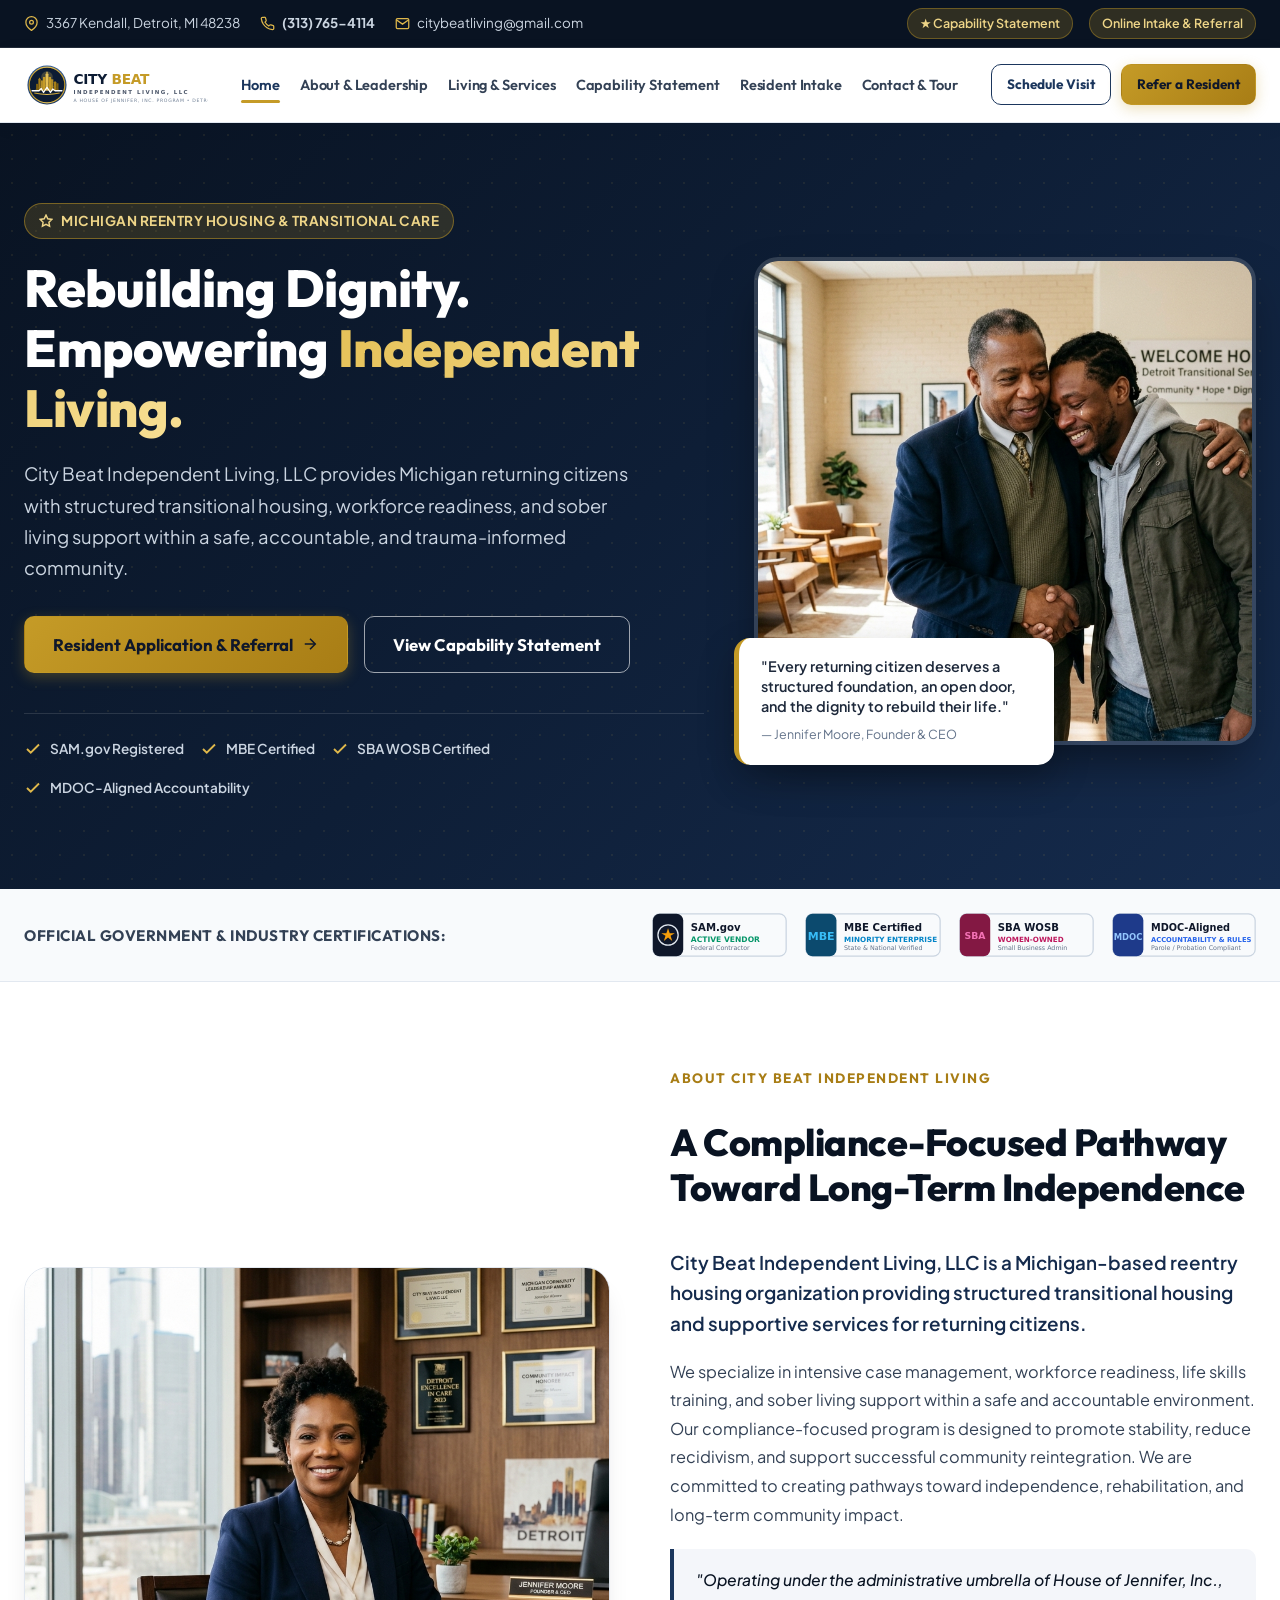
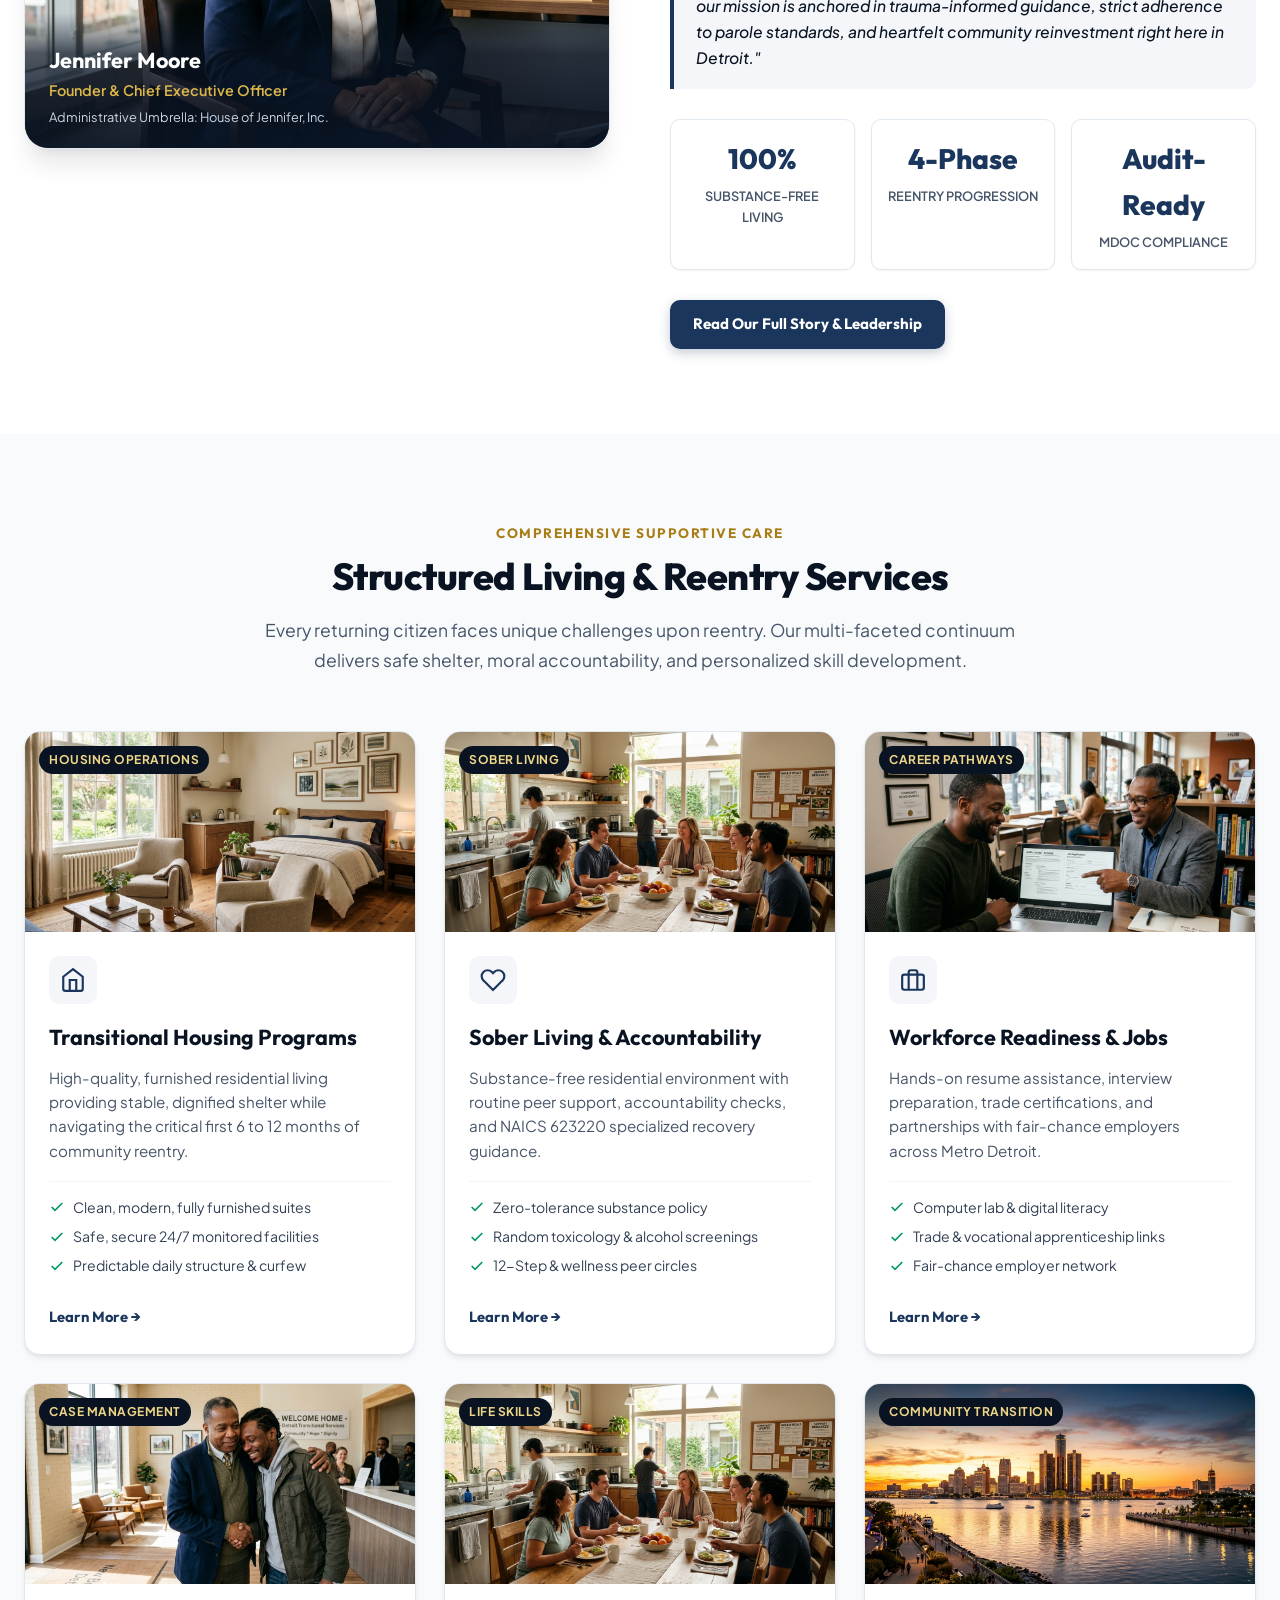
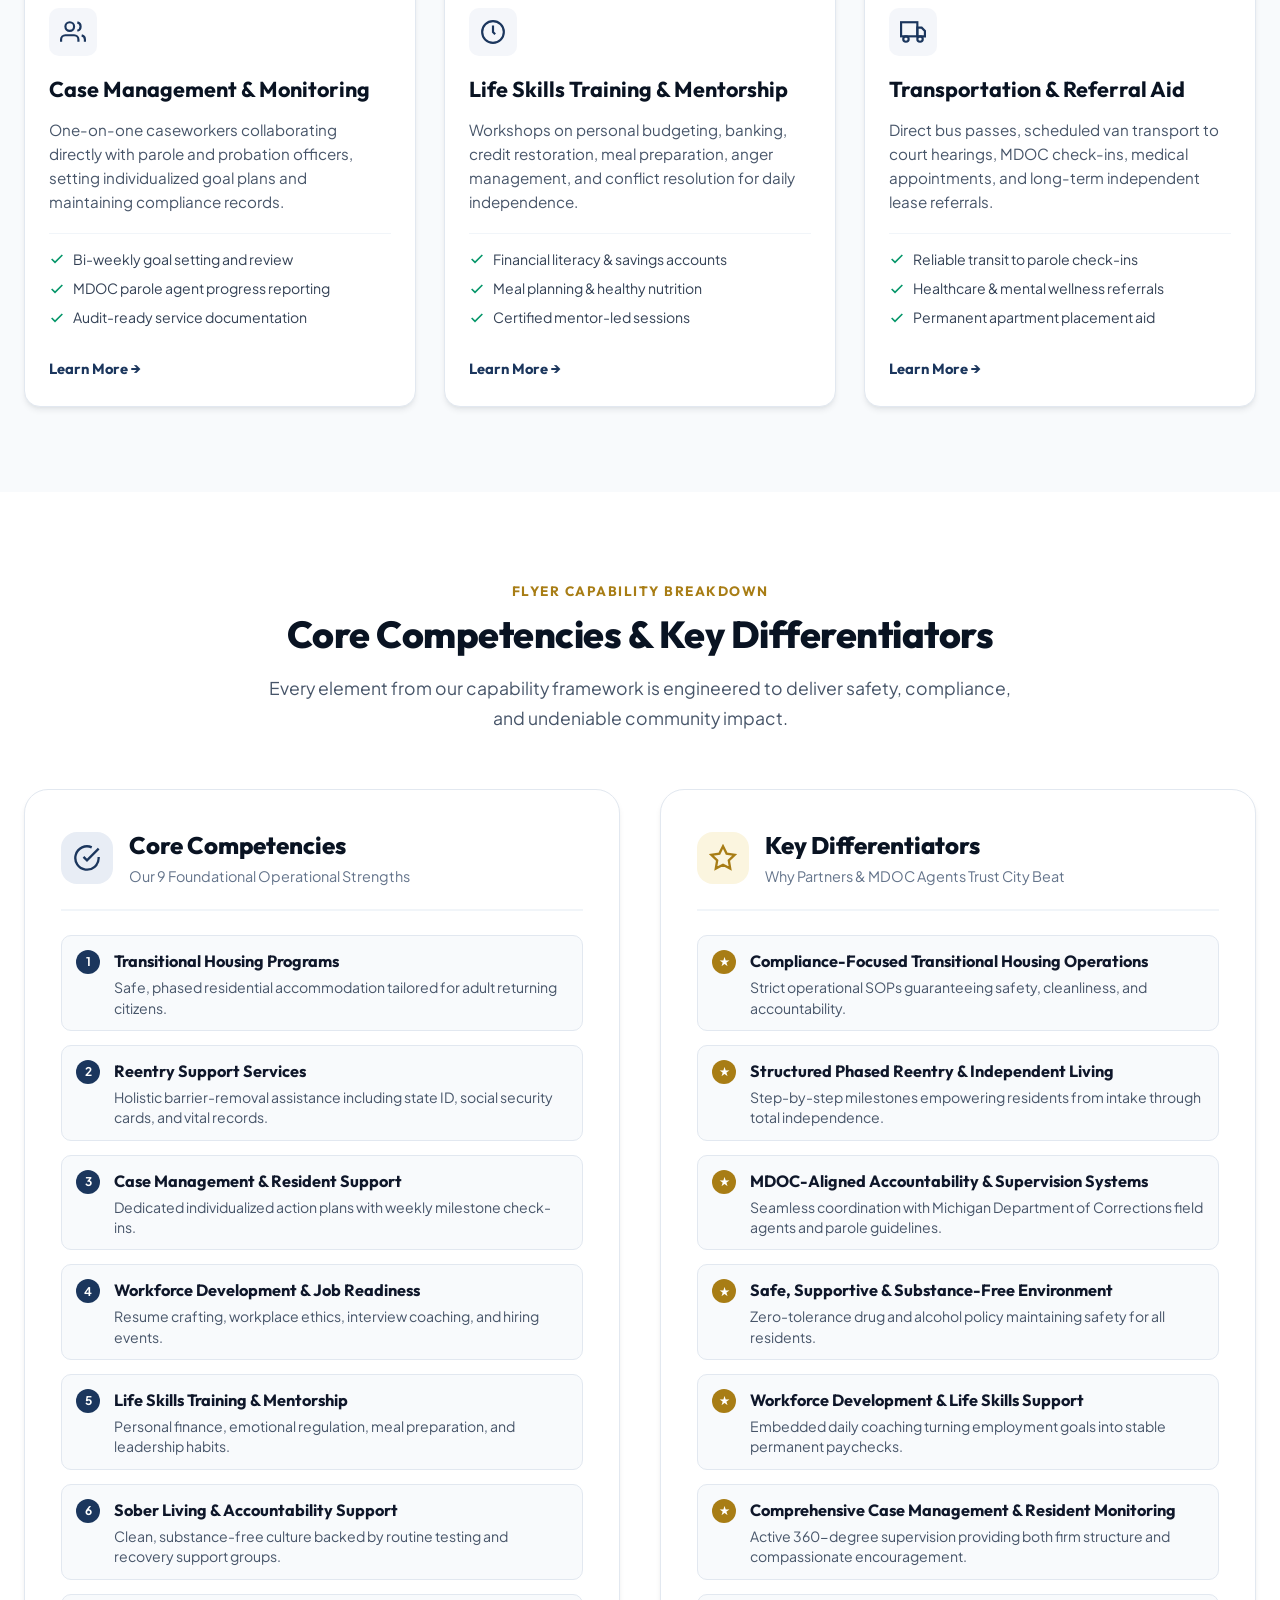
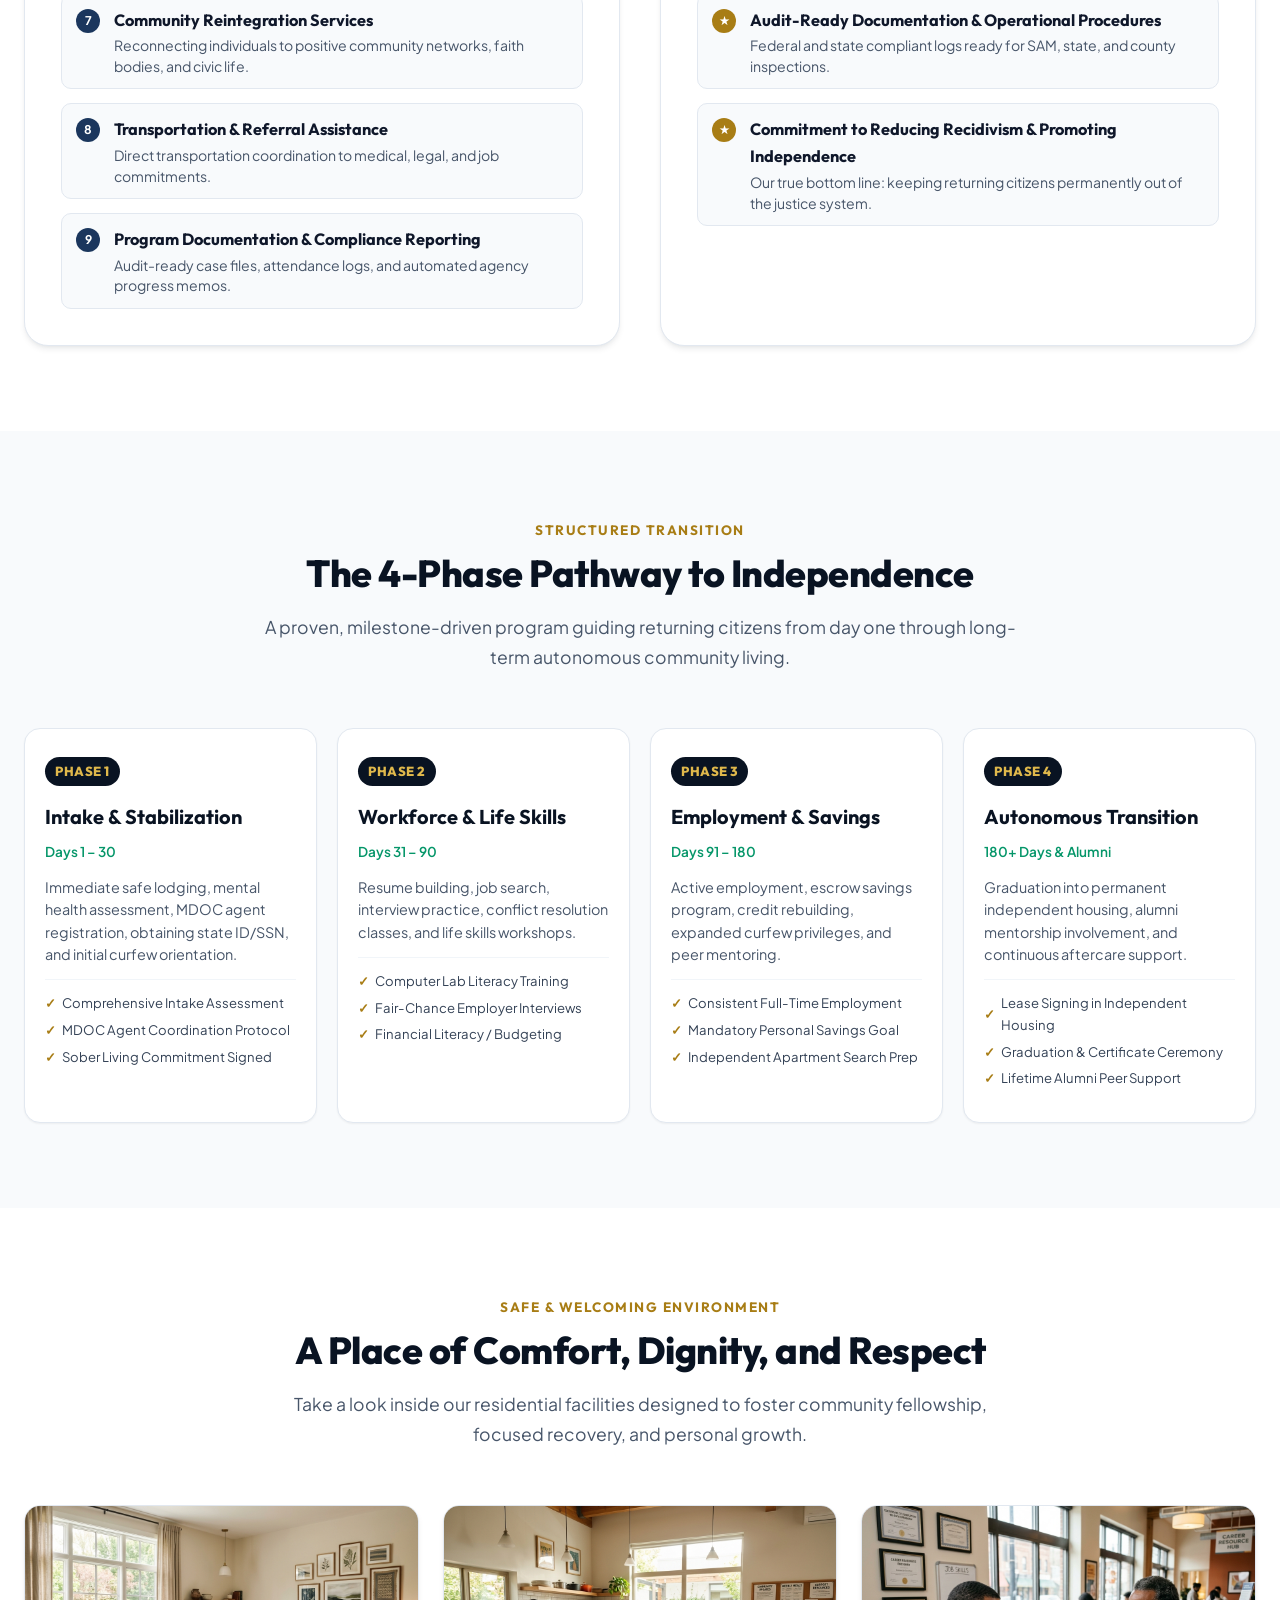
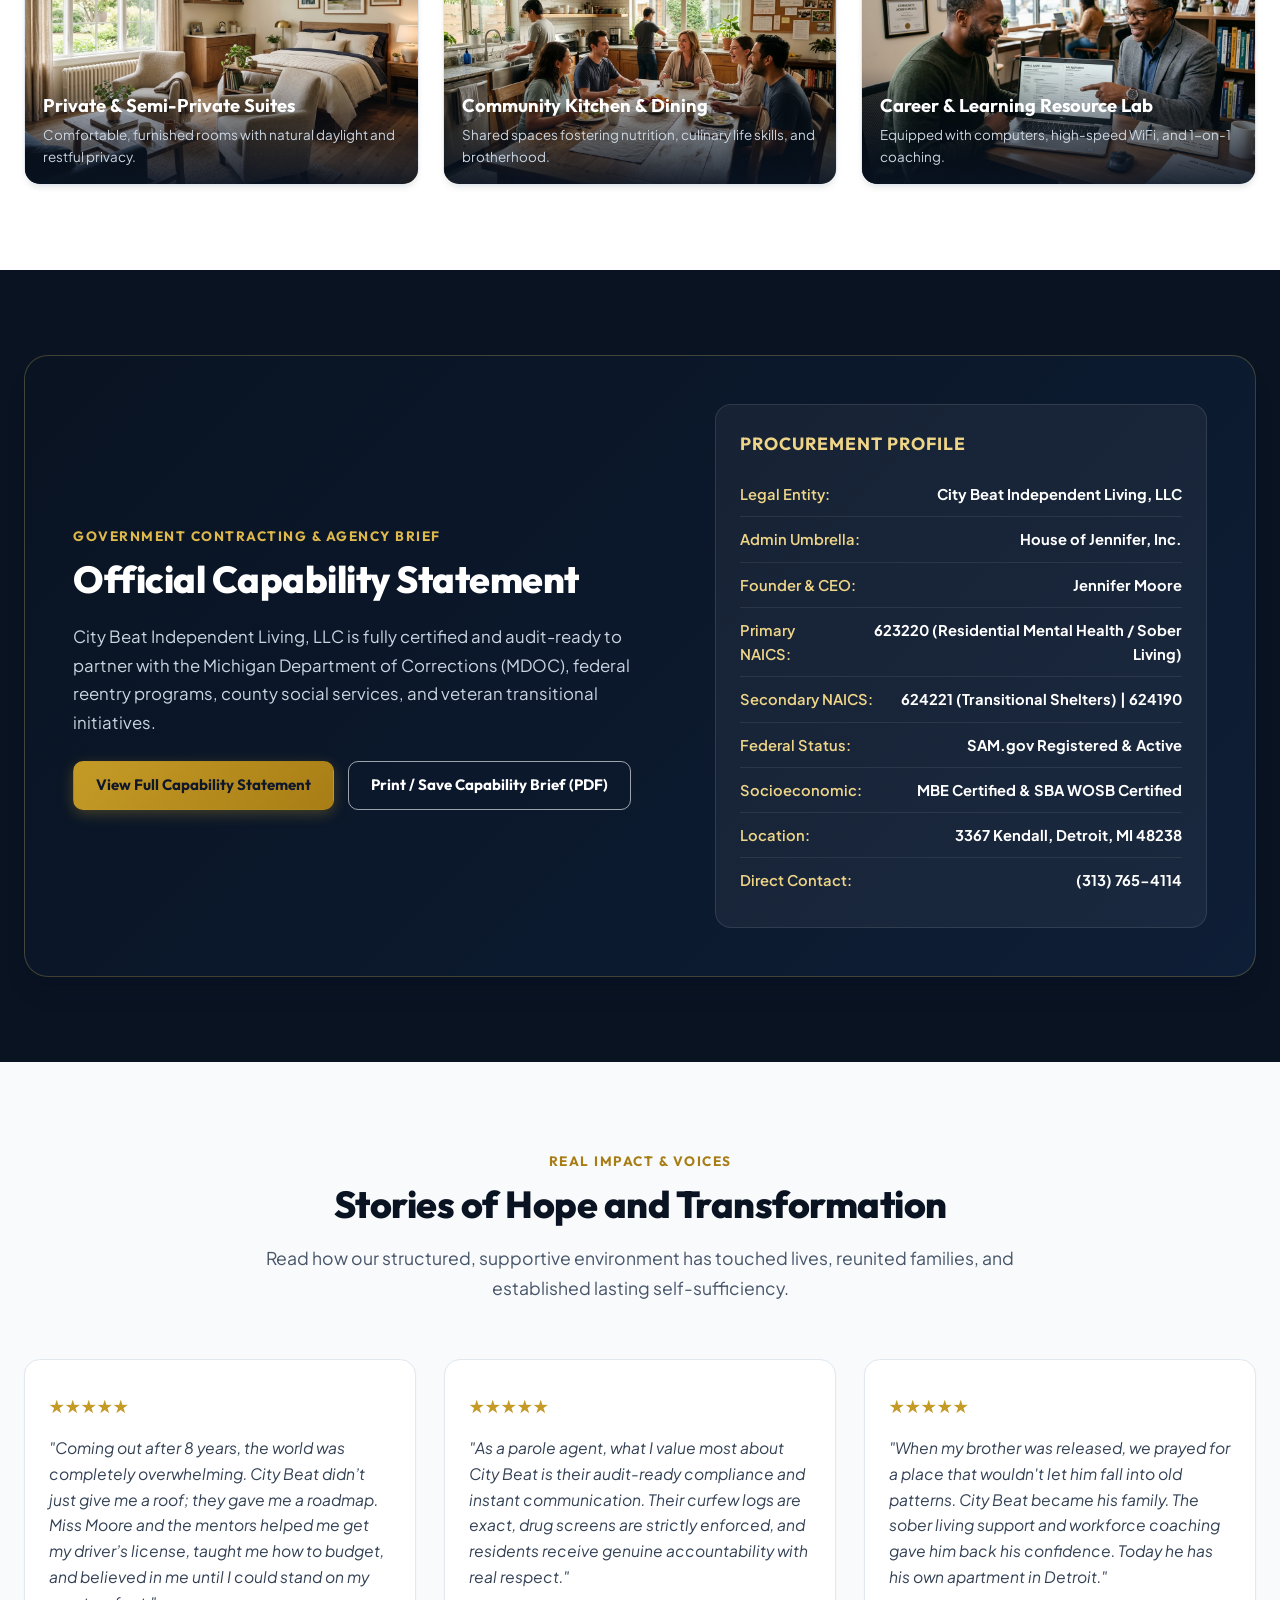
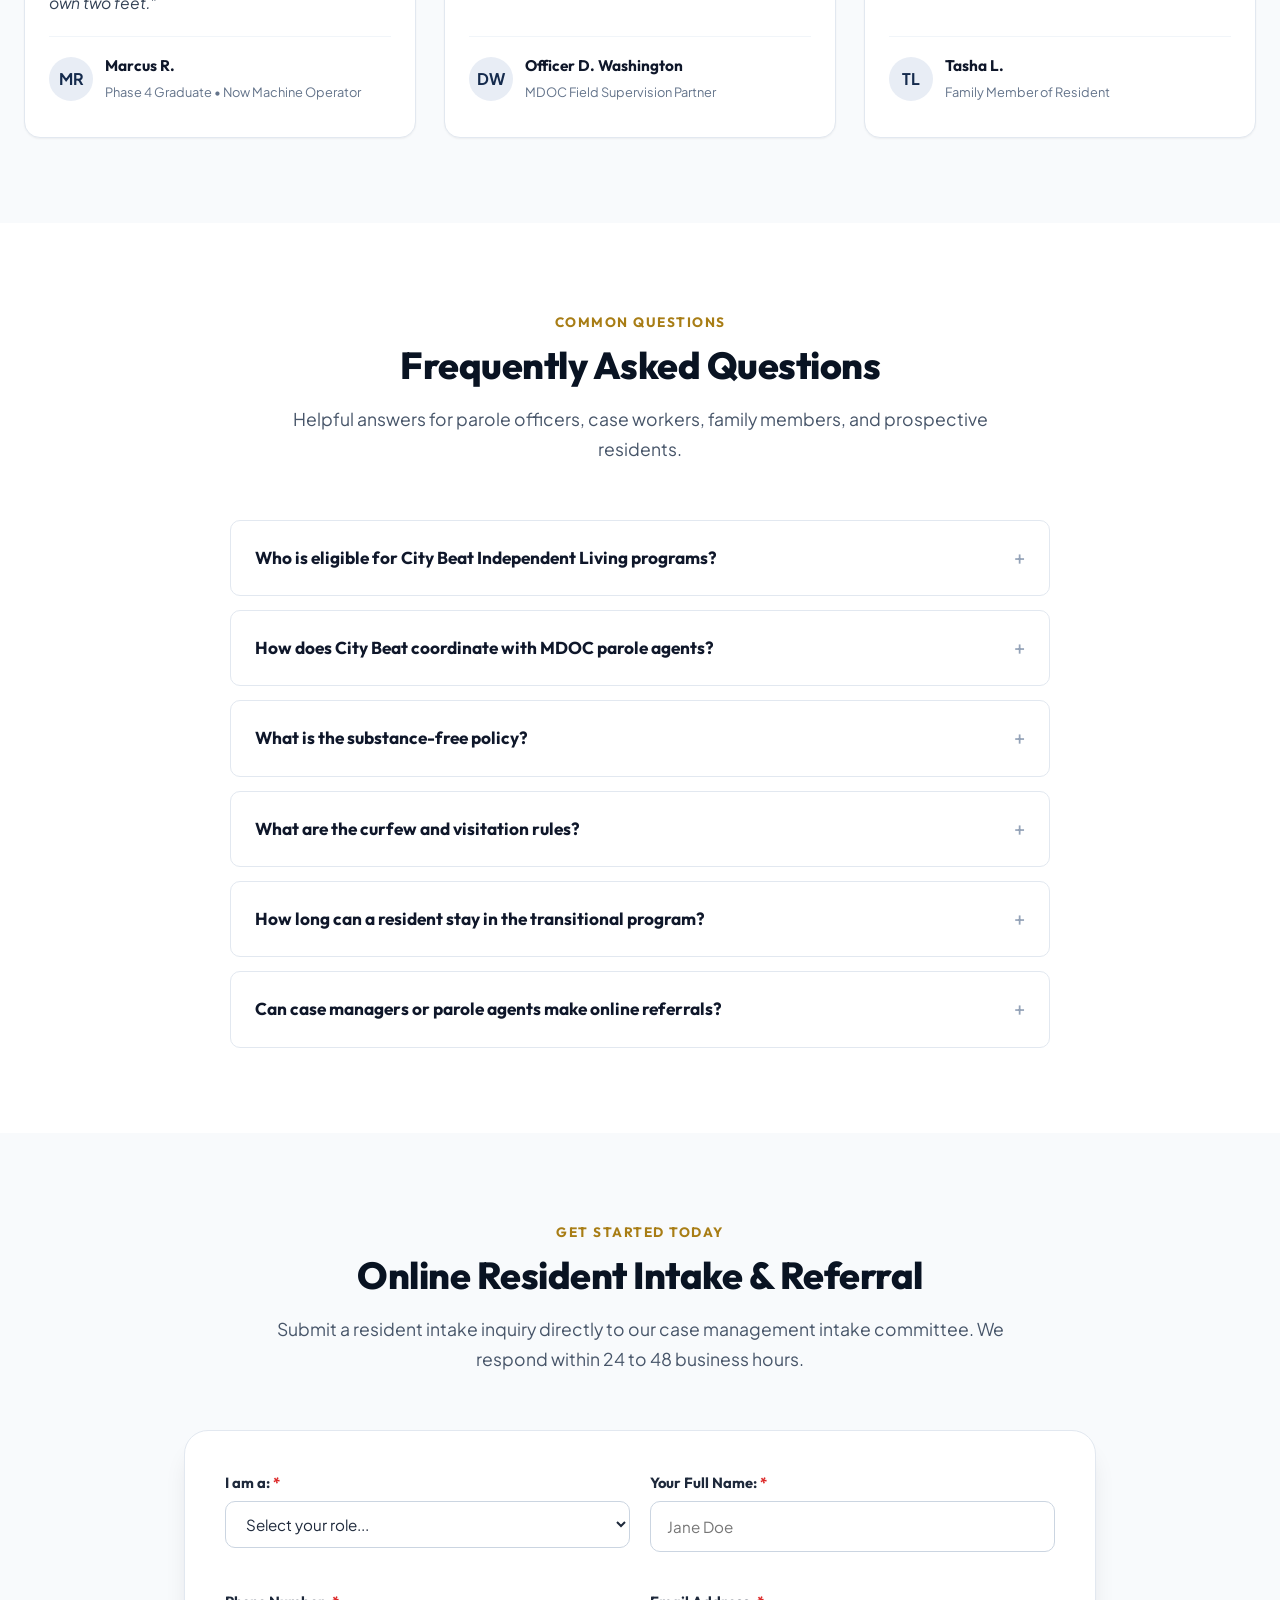
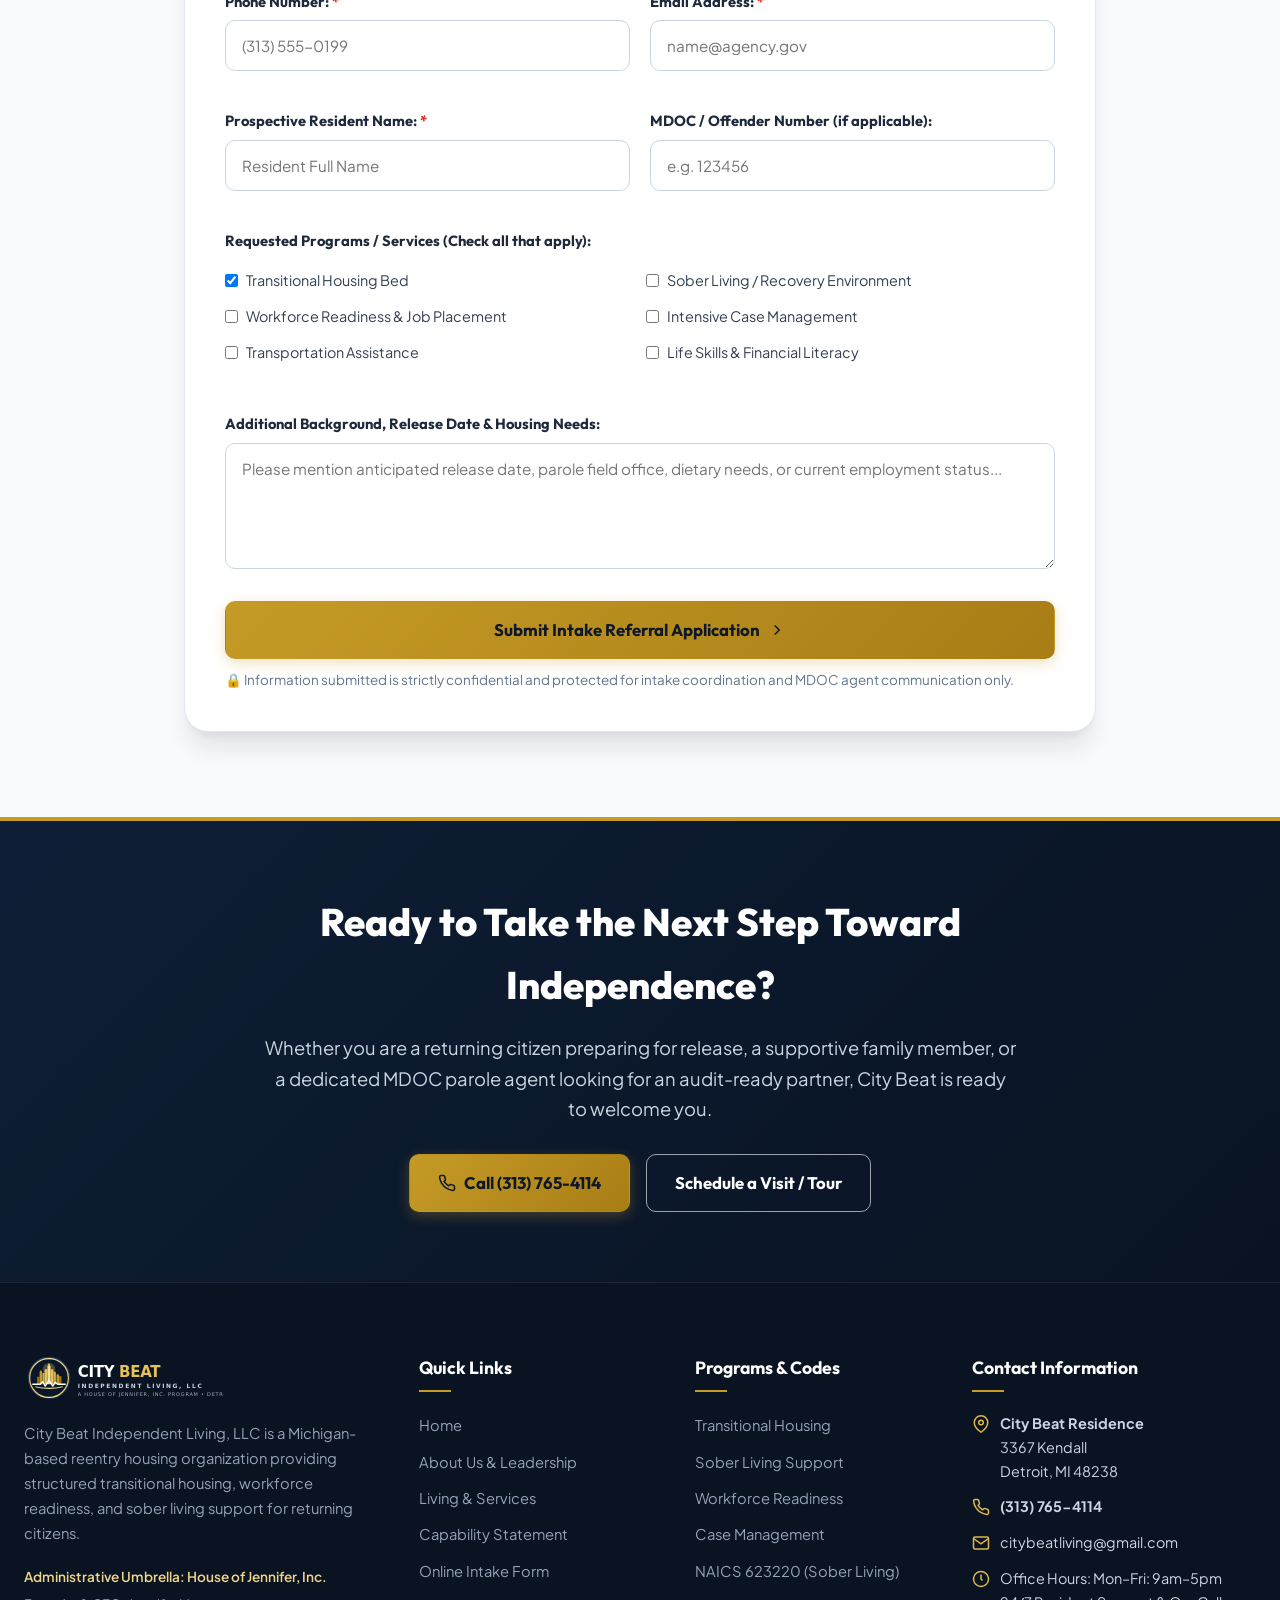
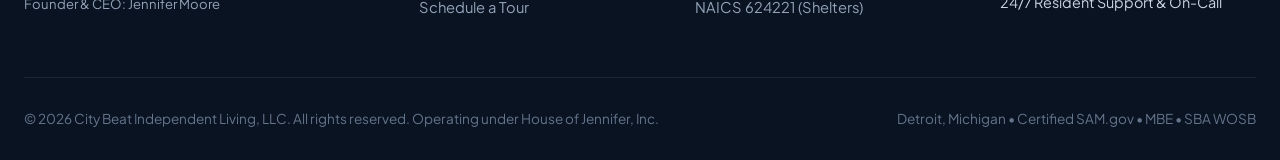
==== commit 3c9ae52b: "Fix mobile navigation hamburger menu toggle and standardize header layout across all pages" ====
--- a/index.html
+++ b/index.html
@@ -48,7 +48,7 @@
   <header class="site-header">
     <div class="container nav-container">
       <a href="index.html" class="nav-brand" aria-label="City Beat Independent Living Home">
-        <img src="assets/icons/logo.svg" alt="City Beat Independent Living, LLC Logo" class="brand-logo-img">
+        <img src="assets/icons/logo.svg" alt="City Beat Independent Living Logo" class="brand-logo-img">
       </a>
 
       <nav class="nav-menu" id="navMenu" aria-label="Main Navigation">
@@ -58,6 +58,14 @@
         <a href="pages/capability-statement.html" class="nav-link">Capability Statement</a>
         <a href="pages/resident-application.html" class="nav-link">Resident Intake</a>
         <a href="pages/contact.html" class="nav-link">Contact &amp; Tour</a>
+        <div class="mobile-nav-cta">
+          <a href="pages/contact.html" class="btn btn-outline btn-sm">Schedule Visit</a>
+          <a href="pages/resident-application.html" class="btn btn-gold btn-sm">Refer a Resident</a>
+          <a href="tel:3137654114" class="mobile-contact-pill">
+            <svg width="15" height="15" viewBox="0 0 24 24" fill="none" stroke="currentColor" stroke-width="2" aria-hidden="true"><path d="M22 16.92v3a2 2 0 0 1-2.18 2 19.79 19.79 0 0 1-8.63-3.07 19.5 19.5 0 0 1-6-6 19.79 19.79 0 0 1-3.07-8.67A2 2 0 0 1 4.11 2h3a2 2 0 0 1 2 1.72 12.84 12.84 0 0 0 .7 2.81 2 2 0 0 1-.45 2.11L8.09 9.91a16 16 0 0 0 6 6l1.27-1.27a2 2 0 0 1 2.11-.45 12.84 12.84 0 0 0 2.81.7A2 2 0 0 1 22 16.92z"></path></svg>
+            <span>Call (313) 765-4114</span>
+          </a>
+        </div>
       </nav>
 
       <div class="nav-cta-group">
@@ -65,8 +73,8 @@
         <a href="pages/resident-application.html" class="btn btn-gold btn-sm">Refer a Resident</a>
       </div>
 
-      <button class="mobile-toggle" id="mobileToggle" aria-label="Toggle navigation menu" aria-expanded="false">
-        <svg width="28" height="28" viewBox="0 0 24 24" fill="none" stroke="currentColor" stroke-width="2"><line x1="3" y1="12" x2="21" y2="12"></line><line x1="3" y1="6" x2="21" y2="6"></line><line x1="3" y1="18" x2="21" y2="18"></line></svg>
+      <button class="mobile-toggle" id="mobileToggle" aria-label="Open navigation menu" aria-expanded="false">
+        <svg width="26" height="26" viewBox="0 0 24 24" fill="none" stroke="currentColor" stroke-width="2" aria-hidden="true"><line x1="3" y1="12" x2="21" y2="12"></line><line x1="3" y1="6" x2="21" y2="6"></line><line x1="3" y1="18" x2="21" y2="18"></line></svg>
       </button>
     </div>
   </header>
--- a/assets/css/style.css
+++ b/assets/css/style.css
@@ -111,7 +111,7 @@
 /* Container */
 .container {
   width: 100%;
-  max-width: 1240px;
+  max-width: 1280px;
   margin: 0 auto;
   padding: 0 24px;
 }
@@ -213,6 +213,7 @@
   display: flex;
   align-items: center;
   justify-content: space-between;
+  gap: 24px;
   padding: 14px 24px;
 }
 
@@ -220,27 +221,32 @@
   display: flex;
   align-items: center;
   text-decoration: none;
+  flex-shrink: 0;
 }
 
 .brand-logo-img {
-  height: 52px;
+  height: 46px;
   width: auto;
   object-fit: contain;
+  display: block;
 }
 
 .nav-menu {
   display: flex;
   align-items: center;
-  gap: 32px;
+  gap: 20px;
+  flex-shrink: 0;
 }
 
 .nav-link {
   font-family: var(--font-heading);
   font-weight: 600;
-  font-size: 0.95rem;
+  font-size: 0.91rem;
   color: var(--neutral-700);
   position: relative;
   padding: 6px 0;
+  white-space: nowrap;
+  letter-spacing: -0.01em;
   transition: color var(--transition-fast);
 }
 
@@ -269,10 +275,22 @@
 .nav-cta-group {
   display: flex;
   align-items: center;
-  gap: 12px;
-}
-
-/* Mobile Hamburger */
+  gap: 10px;
+  flex-shrink: 0;
+}
+
+.nav-cta-group .btn-sm {
+  padding: 8px 15px;
+  font-size: 0.85rem;
+  white-space: nowrap;
+}
+
+/* Hide mobile drawer actions on desktop */
+.mobile-nav-cta {
+  display: none !important;
+}
+
+/* Mobile Hamburger Toggle (hidden on desktop) */
 .mobile-toggle {
   display: none;
   background: none;
@@ -283,8 +301,32 @@
 }
 
 .mobile-toggle svg {
-  width: 28px;
-  height: 28px;
+  width: 26px;
+  height: 26px;
+}
+
+/* Intermediate Laptop/Desktop Breakpoint - Prevents any navbar cramping */
+@media (min-width: 1025px) and (max-width: 1220px) {
+  .nav-container {
+    gap: 14px;
+    padding: 12px 18px;
+  }
+  .brand-logo-img {
+    height: 40px;
+  }
+  .nav-menu {
+    gap: 12px;
+  }
+  .nav-link {
+    font-size: 0.86rem;
+  }
+  .nav-cta-group {
+    gap: 8px;
+  }
+  .nav-cta-group .btn-sm {
+    padding: 7px 12px;
+    font-size: 0.8rem;
+  }
 }
 
 /* ==========================================================================
@@ -1597,6 +1639,173 @@
    RESPONSIVE MEDIA QUERIES
    ========================================================================== */
 @media (max-width: 1024px) {
+  body.nav-open {
+    overflow: hidden;
+  }
+
+  .top-bar {
+    display: none;
+  }
+
+  .site-header {
+    position: sticky;
+    top: 0;
+    z-index: 1000;
+    background: #ffffff;
+  }
+
+  .nav-container {
+    padding: 12px 20px;
+    position: relative;
+  }
+
+  .brand-logo-img {
+    height: 42px;
+  }
+
+  .nav-cta-group {
+    display: none !important;
+  }
+
+  .mobile-toggle {
+    display: flex;
+    align-items: center;
+    justify-content: center;
+    background: var(--neutral-50);
+    border: 1px solid var(--neutral-200);
+    border-radius: var(--radius-sm);
+    width: 44px;
+    height: 44px;
+    padding: 0;
+    cursor: pointer;
+    color: var(--primary-900);
+    transition: all var(--transition-fast);
+  }
+
+  .mobile-toggle:hover,
+  .mobile-toggle:focus-visible {
+    background: var(--gold-100);
+    color: var(--gold-700);
+    border-color: var(--gold-400);
+    outline: none;
+  }
+
+  .mobile-toggle.active {
+    background: var(--primary-900);
+    color: var(--gold-400);
+    border-color: var(--primary-900);
+  }
+
+  .nav-menu {
+    position: absolute;
+    top: 100%;
+    left: 0;
+    right: 0;
+    background: #ffffff;
+    flex-direction: column;
+    padding: 18px 20px 24px;
+    box-shadow: 0 16px 32px rgba(9, 19, 34, 0.16);
+    border-top: 1px solid var(--neutral-200);
+    border-bottom: 3px solid var(--gold-500);
+    display: none;
+    gap: 0;
+    align-items: stretch;
+    max-height: calc(100dvh - 75px);
+    overflow-y: auto;
+    -webkit-overflow-scrolling: touch;
+    z-index: 999;
+  }
+
+  .nav-menu.open {
+    display: flex;
+    animation: mobileMenuSlideDown 0.2s ease-out;
+  }
+
+  @keyframes mobileMenuSlideDown {
+    from {
+      opacity: 0;
+      transform: translateY(-8px);
+    }
+    to {
+      opacity: 1;
+      transform: translateY(0);
+    }
+  }
+
+  .nav-menu .nav-link {
+    display: flex;
+    align-items: center;
+    justify-content: space-between;
+    padding: 12px 10px;
+    font-size: 1rem;
+    font-weight: 600;
+    color: var(--neutral-800);
+    border-radius: var(--radius-sm);
+    border-bottom: 1px solid var(--neutral-100);
+    transition: all var(--transition-fast);
+  }
+
+  .nav-menu .nav-link::after {
+    display: none;
+  }
+
+  .nav-menu .nav-link:hover {
+    background: var(--neutral-50);
+    color: var(--primary-600);
+    padding-left: 14px;
+  }
+
+  .nav-menu .nav-link.active {
+    background: var(--gold-50);
+    color: var(--primary-900);
+    font-weight: 700;
+    border-left: 3px solid var(--gold-500);
+    padding-left: 12px;
+  }
+
+  .mobile-nav-cta {
+    display: flex !important;
+    flex-direction: column;
+    gap: 10px;
+    width: 100%;
+    margin-top: 14px;
+    padding-top: 16px;
+    border-top: 1px solid var(--neutral-200);
+  }
+
+  .mobile-nav-cta .btn {
+    width: 100%;
+    justify-content: center;
+    padding: 11px 18px;
+    font-size: 0.92rem;
+  }
+
+  .mobile-contact-pill {
+    display: flex;
+    align-items: center;
+    justify-content: center;
+    gap: 8px;
+    padding: 10px;
+    background: var(--primary-50);
+    color: var(--primary-800);
+    border-radius: var(--radius-md);
+    font-size: 0.88rem;
+    font-weight: 600;
+    margin-top: 4px;
+    text-decoration: none;
+    transition: all var(--transition-fast);
+  }
+
+  .mobile-contact-pill svg {
+    color: var(--gold-600);
+    flex-shrink: 0;
+  }
+
+  .mobile-contact-pill:hover {
+    background: var(--gold-100);
+    color: var(--gold-700);
+  }
+
   .hero-grid {
     grid-template-columns: 1fr;
     gap: 40px;
@@ -1623,32 +1832,6 @@
 }
 
 @media (max-width: 768px) {
-  .top-bar {
-    display: none;
-  }
-  .mobile-toggle {
-    display: block;
-  }
-  .nav-menu {
-    position: fixed;
-    top: 76px;
-    left: 0;
-    right: 0;
-    background: var(--white);
-    flex-direction: column;
-    padding: 24px;
-    box-shadow: var(--shadow-xl);
-    border-bottom: 2px solid var(--primary-600);
-    display: none;
-    gap: 18px;
-    align-items: flex-start;
-  }
-  .nav-menu.open {
-    display: flex;
-  }
-  .nav-cta-group {
-    display: none;
-  }
   .hero-title {
     font-size: 2.15rem;
   }
